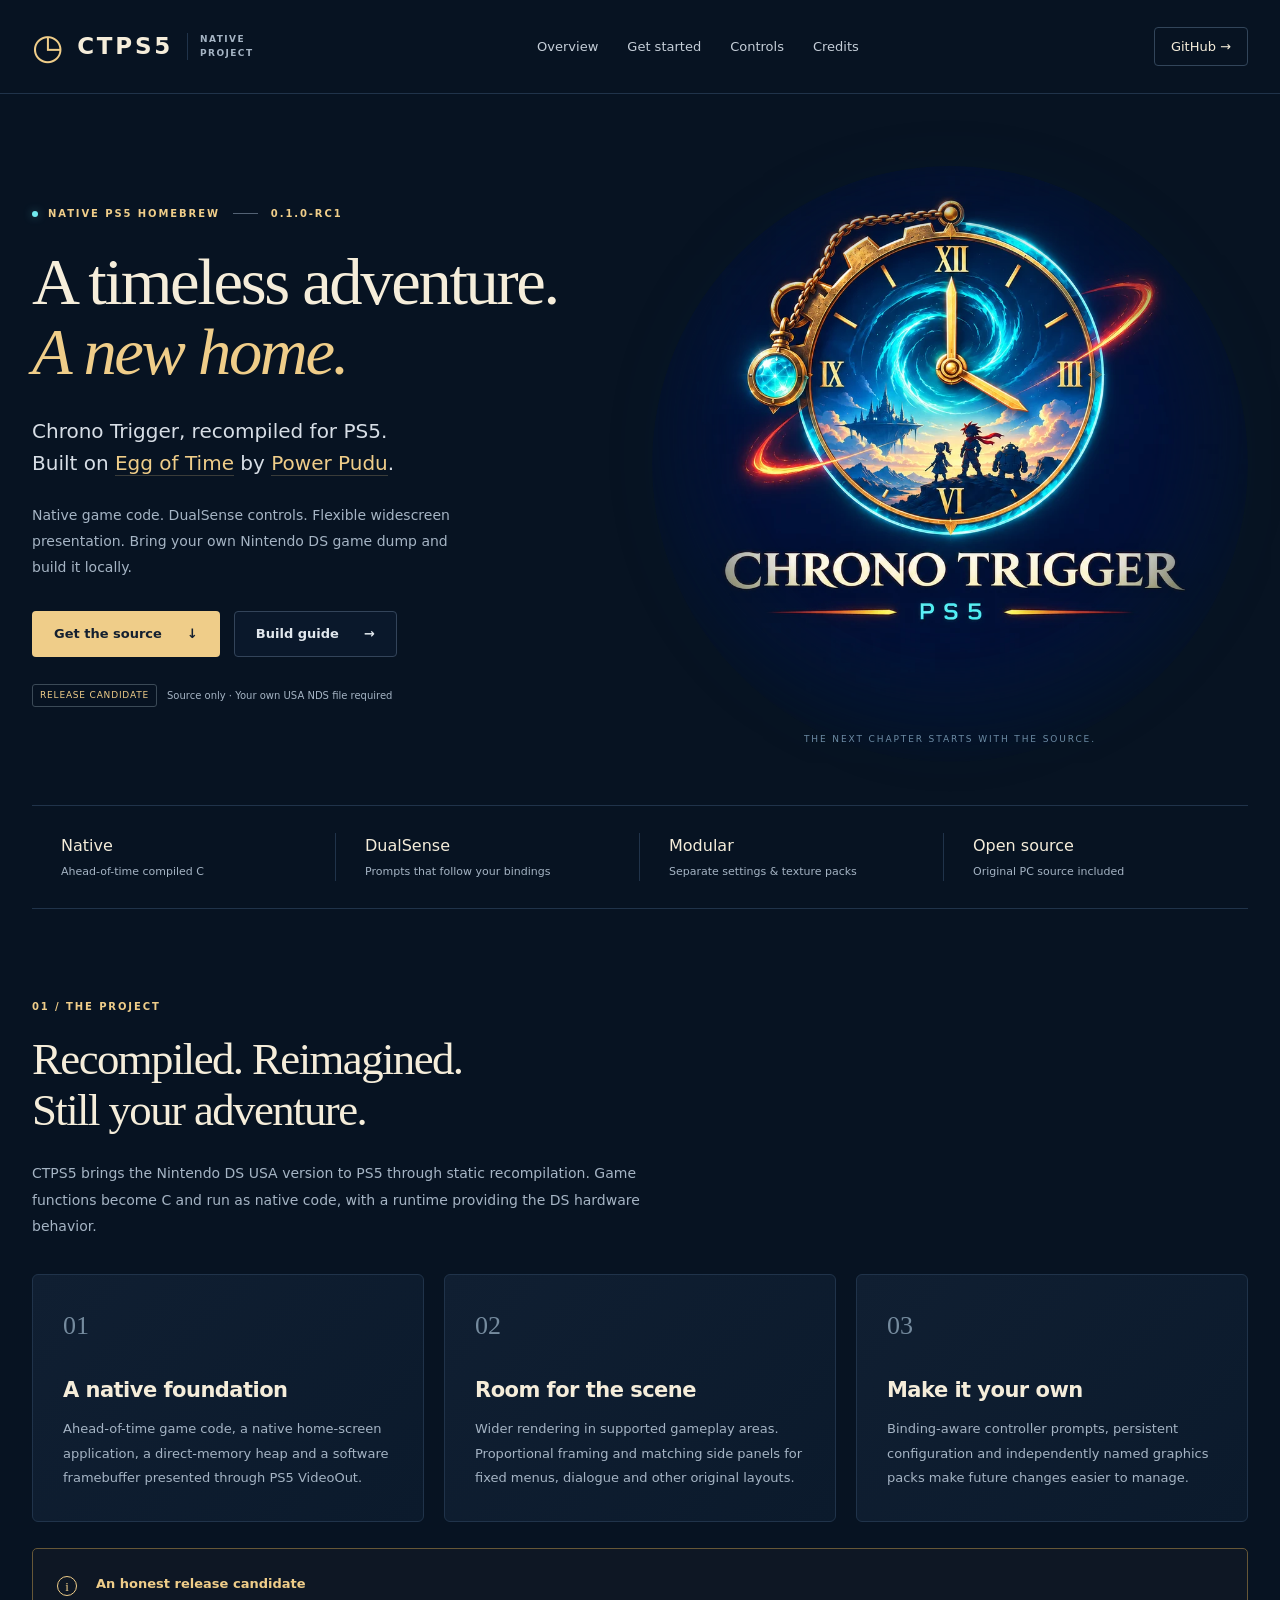
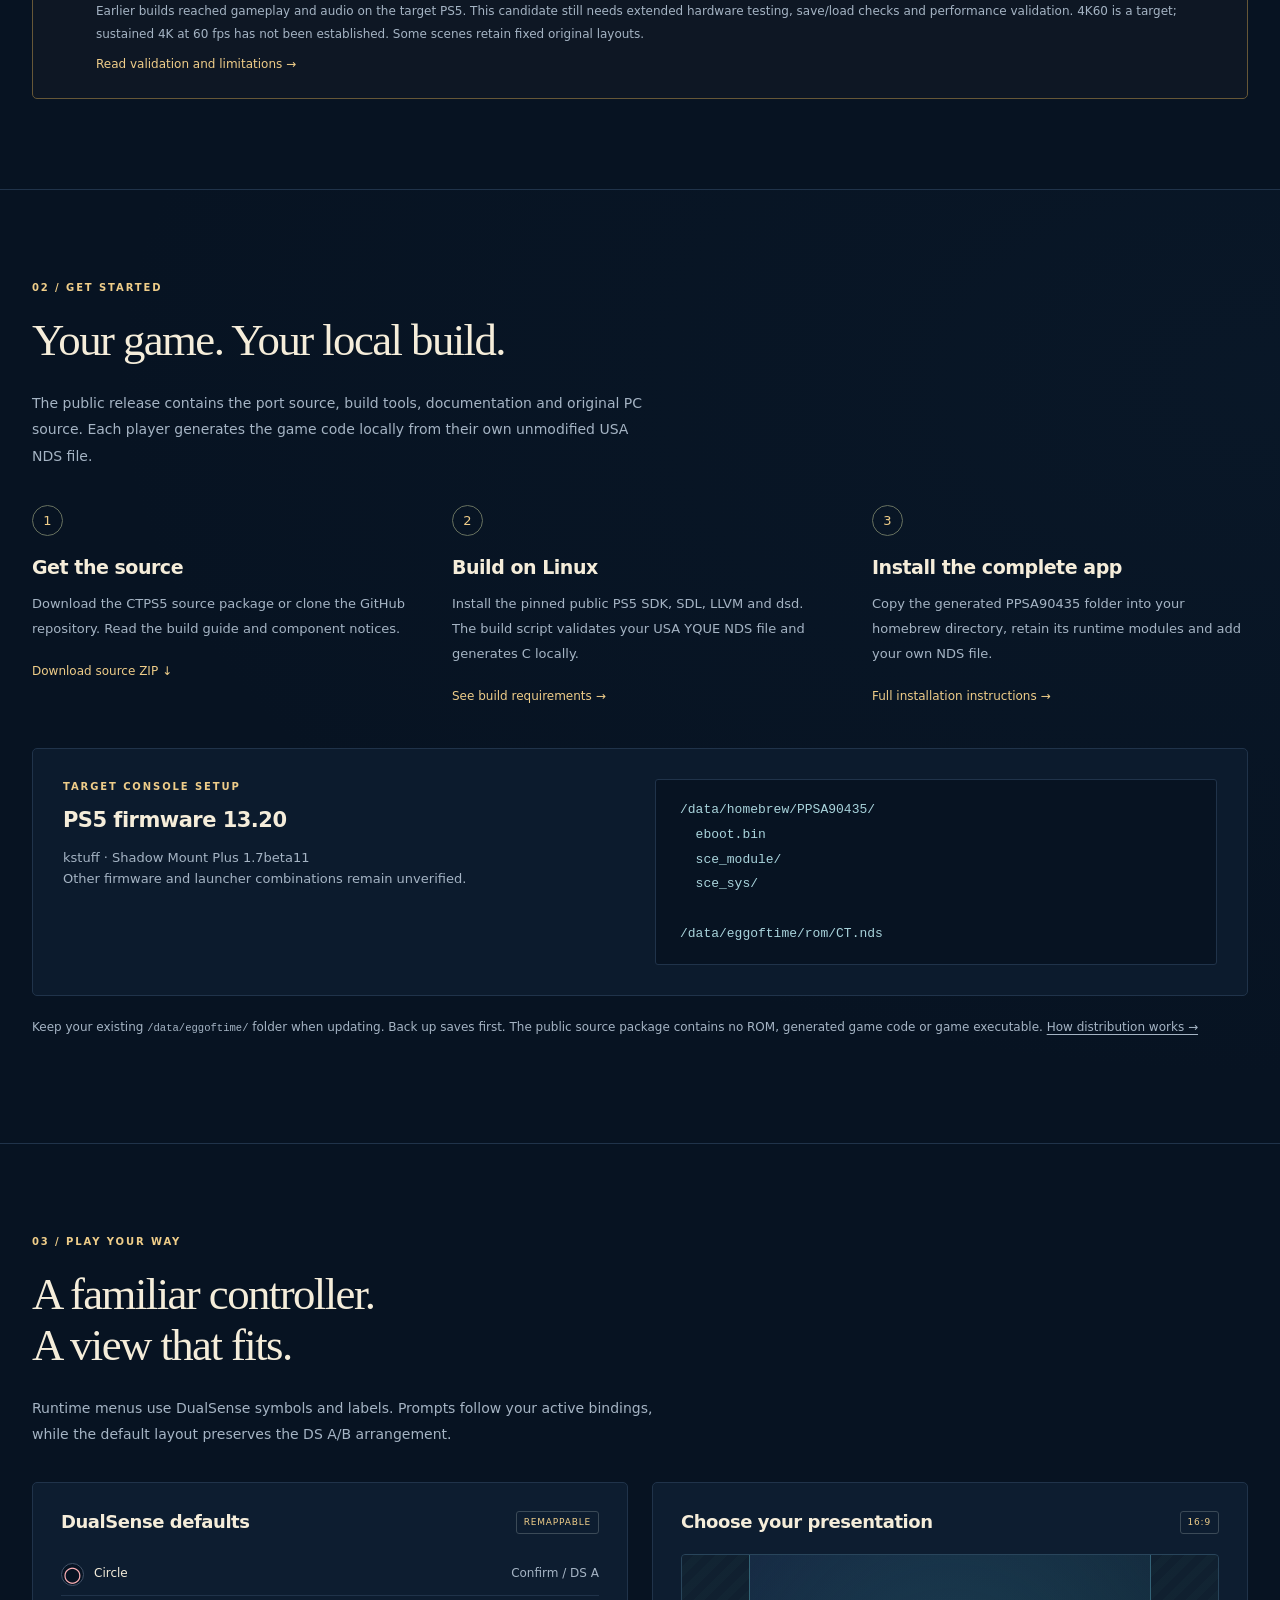
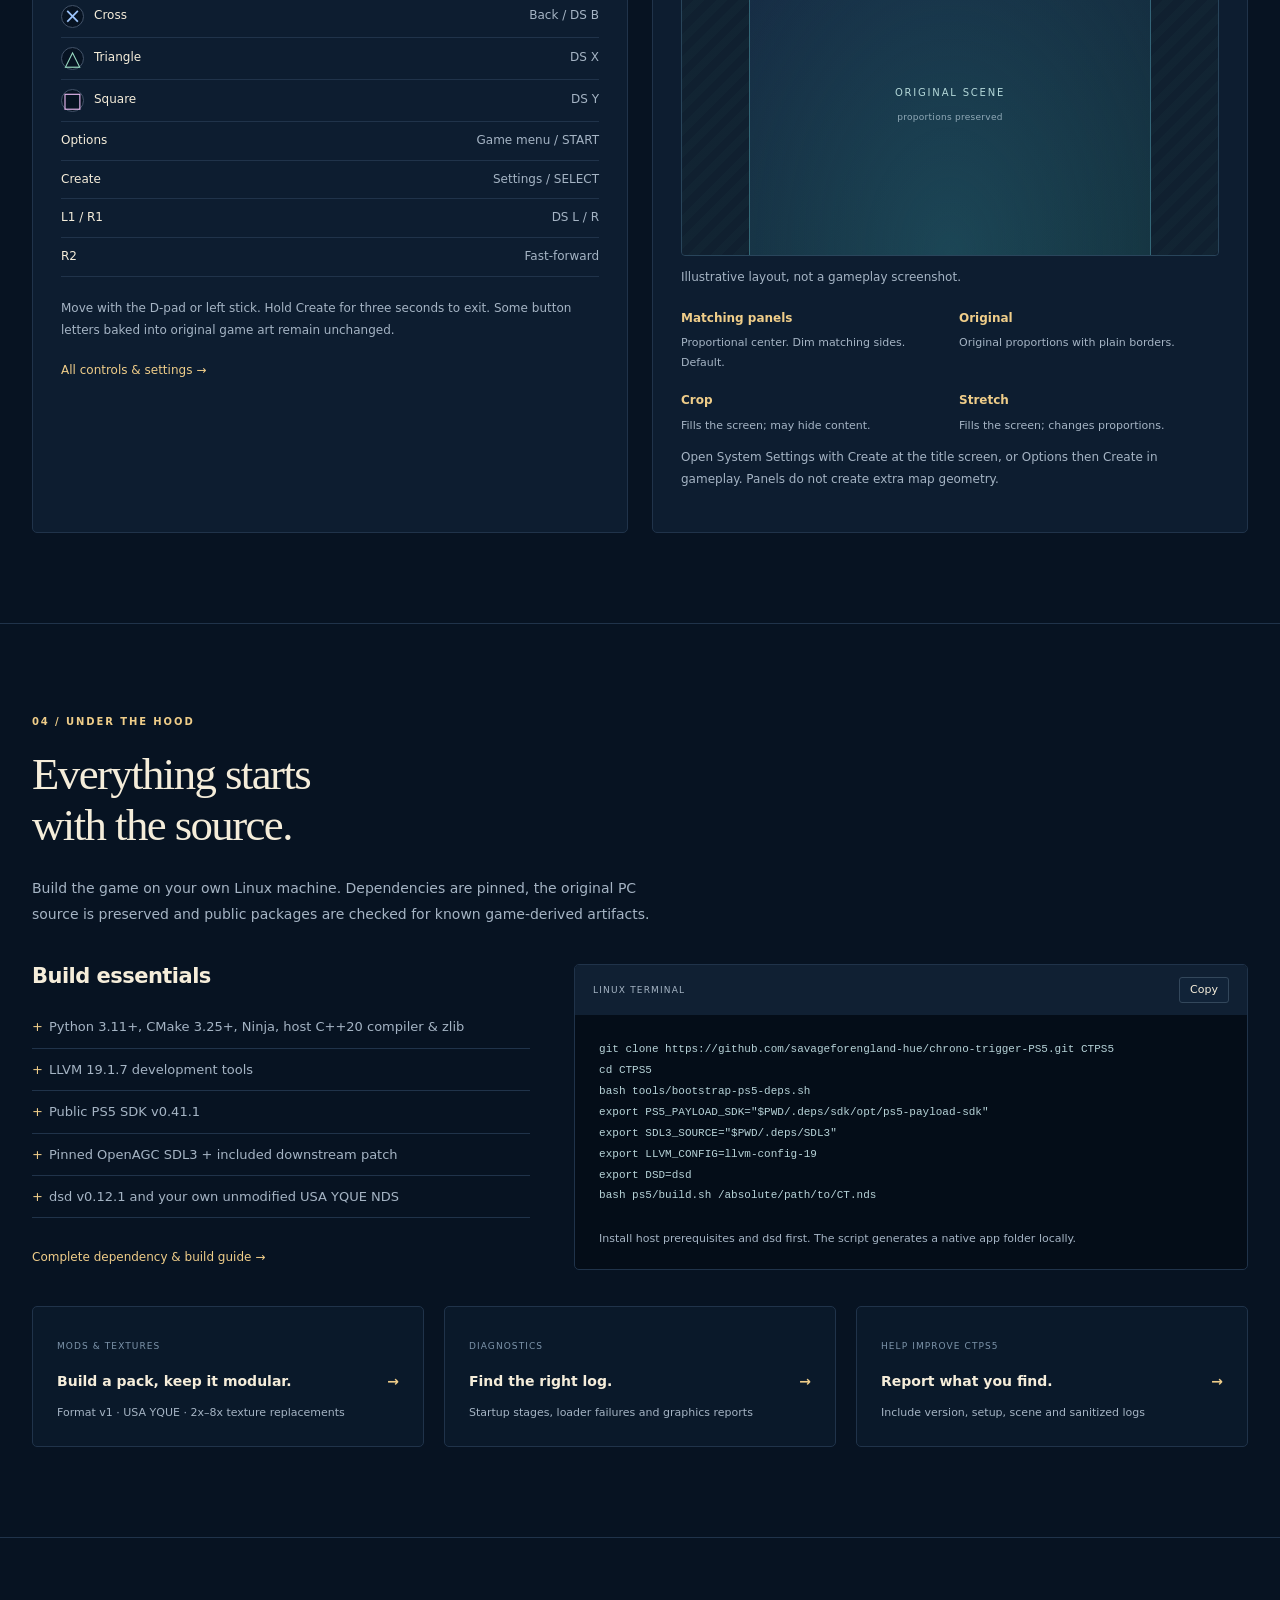
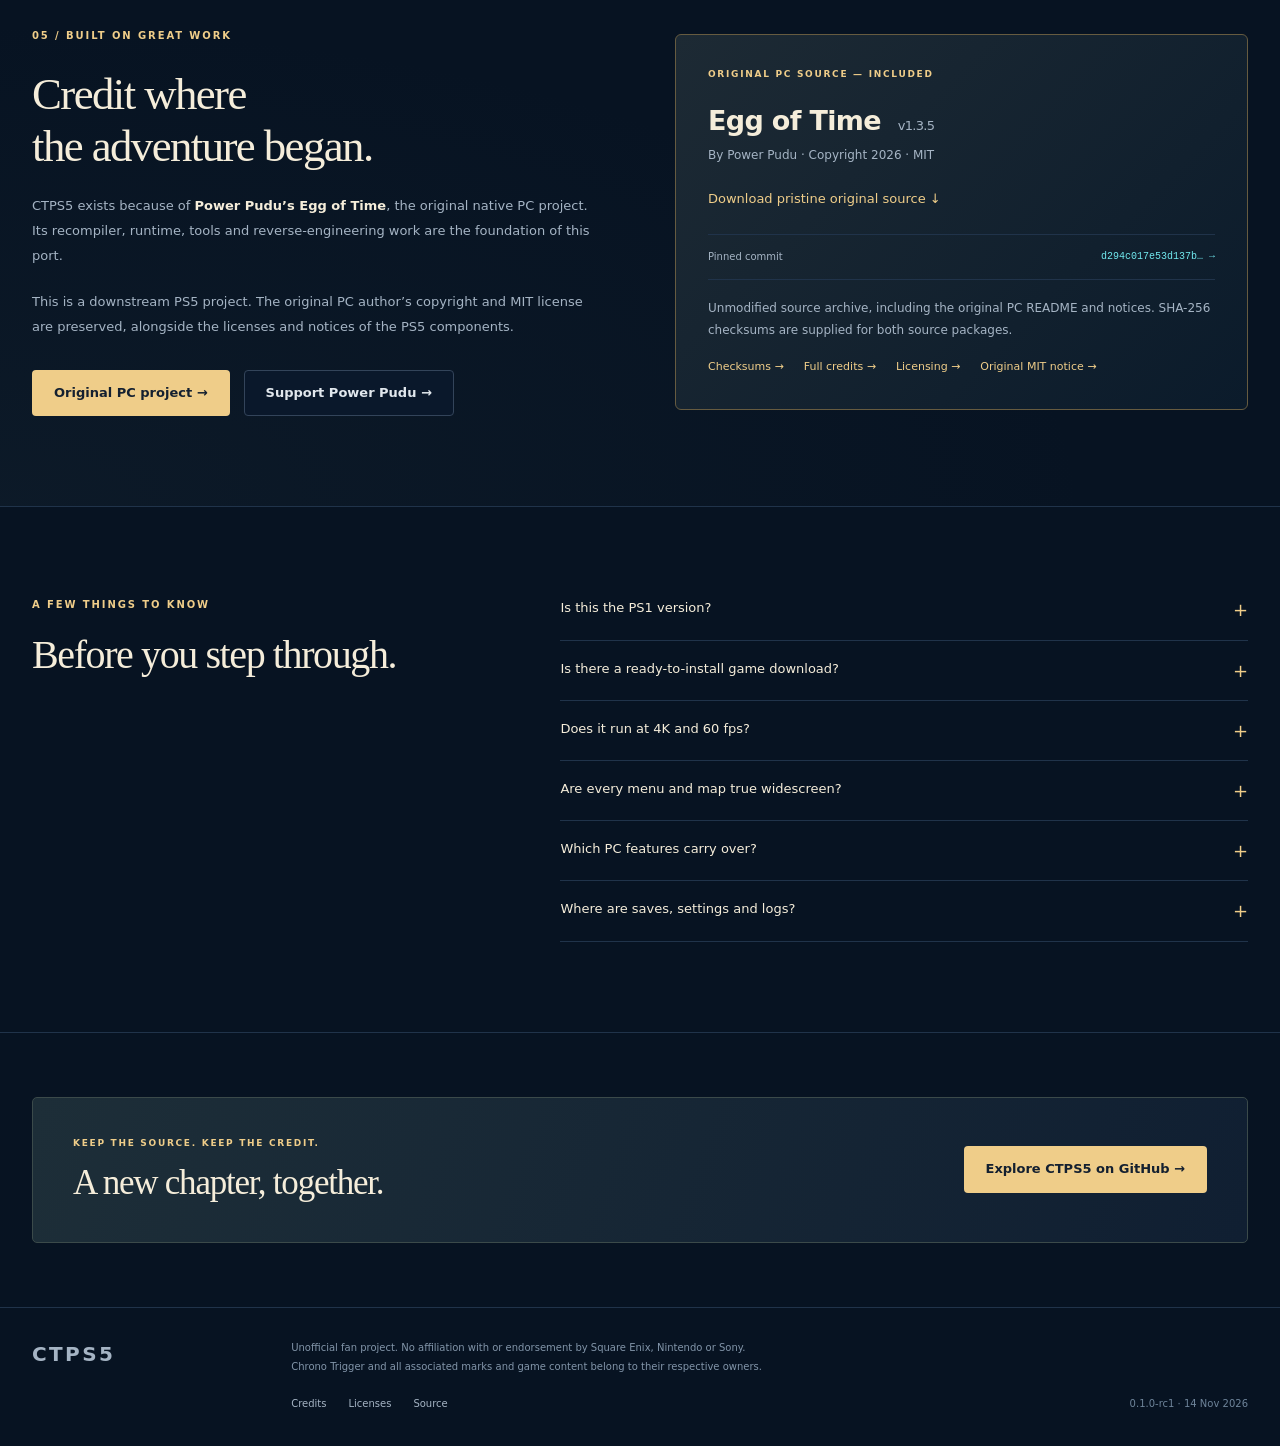
==== site/index.html @ 14f8ed52 "Publish CTPS5 source, documentation and GitHub Pages site with upstream credits" ====
<!doctype html>
<html lang="en">
<head>
<meta charset="utf-8"><meta name="viewport" content="width=device-width,initial-scale=1">
<title>CTPS5 — A new home for a timeless adventure</title>
<meta name="description" content="CTPS5 is a native PS5 port of Chrono Trigger for Nintendo DS, based on Egg of Time by Power Pudu. Source, build instructions, controls and credits.">
<meta name="theme-color" content="#071322">
<meta property="og:title" content="CTPS5 — Native PS5 homebrew"><meta property="og:description" content="Built on Egg of Time by Power Pudu. Explore the source, build guide, DualSense controls and widescreen options.">
<meta property="og:image" content="https://savageforengland-hue.github.io/chrono-trigger-PS5/assets/icon.png">
<link rel="icon" href="assets/icon.png"><link rel="stylesheet" href="assets/style.css">
<script src="assets/app.js" defer></script>
</head>
<body>
<a class="skip" href="#main">Skip to content</a>
<header class="header"><a class="wordmark" href="#" aria-label="CTPS5 home"><span class="mark" aria-hidden="true">◷</span> CTPS5<span class="mini">NATIVE PROJECT</span></a><nav aria-label="Main navigation"><a href="#overview">Overview</a><a href="#start">Get started</a><a href="#controls">Controls</a><a href="#credits">Credits</a></nav><a class="repo-link" href="https://github.com/savageforengland-hue/chrono-trigger-PS5">GitHub <span aria-hidden="true">→</span></a></header>
<main id="main">
<section class="hero" aria-labelledby="hero-title"><div class="hero-copy"><div class="eyebrow"><span class="status-dot"></span> NATIVE PS5 HOMEBREW <span class="line"></span> 0.1.0-RC1</div><h1 id="hero-title">A timeless adventure.<br><em>A new home.</em></h1><p class="hero-description">Chrono Trigger, recompiled for PS5.<br>Built on <a href="https://github.com/power-pudu/egg-of-time">Egg of Time</a> by <a href="https://github.com/power-pudu">Power Pudu</a>.</p><p class="hero-detail">Native game code. DualSense controls. Flexible widescreen presentation. Bring your own Nintendo DS game dump and build it locally.</p><div class="actions"><a class="button primary" href="downloads/CTPS5-0.1.0-rc1-source.zip" download>Get the source <span aria-hidden="true">↓</span></a><a class="button subtle" href="#build">Build guide <span aria-hidden="true">→</span></a></div><div class="release-note"><span class="tag">RELEASE CANDIDATE</span><span>Source only · Your own USA NDS file required</span></div></div><div class="hero-art"><div class="orbit" aria-hidden="true"></div><img src="assets/ctps5-art.webp" width="960" height="960" alt="A golden clock encircles a cyan time portal, with three adventurers beneath it and Chrono Trigger PS5 lettering" fetchpriority="high"><span class="art-caption">THE NEXT CHAPTER STARTS WITH THE SOURCE.</span></div></section>
<div class="facts" aria-label="Project at a glance"><div><strong>Native</strong><span>Ahead-of-time compiled C</span></div><div><strong>DualSense</strong><span>Prompts that follow your bindings</span></div><div><strong>Modular</strong><span>Separate settings & texture packs</span></div><div><strong>Open source</strong><span>Original PC source included</span></div></div>
<section class="section" id="overview"><div class="section-heading"><span class="eyebrow">01 / THE PROJECT</span><h2>Recompiled. Reimagined.<br>Still your adventure.</h2><p>CTPS5 brings the Nintendo DS USA version to PS5 through static recompilation. Game functions become C and run as native code, with a runtime providing the DS hardware behavior.</p></div><div class="feature-grid"><article class="card"><span class="card-number">01</span><h3>A native foundation</h3><p>Ahead-of-time game code, a native home-screen application, a direct-memory heap and a software framebuffer presented through PS5 VideoOut.</p></article><article class="card"><span class="card-number">02</span><h3>Room for the scene</h3><p>Wider rendering in supported gameplay areas. Proportional framing and matching side panels for fixed menus, dialogue and other original layouts.</p></article><article class="card"><span class="card-number">03</span><h3>Make it your own</h3><p>Binding-aware controller prompts, persistent configuration and independently named graphics packs make future changes easier to manage.</p></article></div><aside class="notice"><span class="notice-icon" aria-hidden="true">i</span><div><strong>An honest release candidate</strong><p>Earlier builds reached gameplay and audio on the target PS5. This candidate still needs extended hardware testing, save/load checks and performance validation. 4K60 is a target; sustained 4K at 60 fps has not been established. Some scenes retain fixed original layouts.</p><a href="docs/RELEASES.html">Read validation and limitations →</a></div></aside></section>
<section class="section start-section" id="start"><div class="section-heading"><span class="eyebrow">02 / GET STARTED</span><h2>Your game. Your local build.</h2><p>The public release contains the port source, build tools, documentation and original PC source. Each player generates the game code locally from their own unmodified USA NDS file.</p></div><div class="steps"><article><span class="step">1</span><h3>Get the source</h3><p>Download the CTPS5 source package or clone the GitHub repository. Read the build guide and component notices.</p><a href="downloads/CTPS5-0.1.0-rc1-source.zip" download>Download source ZIP ↓</a></article><article><span class="step">2</span><h3>Build on Linux</h3><p>Install the pinned public PS5 SDK, SDL, LLVM and dsd. The build script validates your USA YQUE NDS file and generates C locally.</p><a href="#build">See build requirements →</a></article><article><span class="step">3</span><h3>Install the complete app</h3><p>Copy the generated PPSA90435 folder into your homebrew directory, retain its runtime modules and add your own NDS file.</p><a href="docs/INSTALLING.html">Full installation instructions →</a></article></div><div class="setup-panel"><div><span class="eyebrow">TARGET CONSOLE SETUP</span><h3>PS5 firmware 13.20</h3><p>kstuff · Shadow Mount Plus 1.7beta11<br>Other firmware and launcher combinations remain unverified.</p></div><div class="code-wrap"><pre><code>/data/homebrew/PPSA90435/
  eboot.bin
  sce_module/
  sce_sys/

/data/eggoftime/rom/CT.nds</code></pre></div></div><p class="small muted">Keep your existing <code>/data/eggoftime/</code> folder when updating. Back up saves first. The public source package contains no ROM, generated game code or game executable. <a href="docs/DISTRIBUTION.html">How distribution works →</a></p></section>
<section class="section" id="controls"><div class="section-heading"><span class="eyebrow">03 / PLAY YOUR WAY</span><h2>A familiar controller.<br>A view that fits.</h2><p>Runtime menus use DualSense symbols and labels. Prompts follow your active bindings, while the default layout preserves the DS A/B arrangement.</p></div><div class="play-grid"><div class="controls-panel"><div class="panel-title"><h3>DualSense defaults</h3><span class="tag">REMAPPABLE</span></div><dl class="control-list"><div><dt><span class="glyph circle" aria-hidden="true">○</span> Circle</dt><dd>Confirm / DS A</dd></div><div><dt><span class="glyph cross" aria-hidden="true">×</span> Cross</dt><dd>Back / DS B</dd></div><div><dt><span class="glyph triangle" aria-hidden="true">△</span> Triangle</dt><dd>DS X</dd></div><div><dt><span class="glyph square" aria-hidden="true">□</span> Square</dt><dd>DS Y</dd></div><div><dt>Options</dt><dd>Game menu / START</dd></div><div><dt>Create</dt><dd>Settings / SELECT</dd></div><div><dt>L1 / R1</dt><dd>DS L / R</dd></div><div><dt>R2</dt><dd>Fast-forward</dd></div></dl><p class="small muted">Move with the D-pad or left stick. Hold Create for three seconds to exit. Some button letters baked into original game art remain unchanged.</p><a href="docs/CONTROLS.html">All controls & settings →</a></div><div class="wide-panel"><div class="panel-title"><h3>Choose your presentation</h3><span class="tag">16:9</span></div><div class="aspect-demo" aria-label="Illustration of proportional gameplay with matching side panels"><div class="demo-side"></div><div class="demo-center"><span>ORIGINAL SCENE</span><span class="demo-label">proportions preserved</span></div><div class="demo-side"></div></div><p class="small muted">Illustrative layout, not a gameplay screenshot.</p><div class="mode-grid"><div><strong>Matching panels</strong><span>Proportional center. Dim matching sides. Default.</span></div><div><strong>Original</strong><span>Original proportions with plain borders.</span></div><div><strong>Crop</strong><span>Fills the screen; may hide content.</span></div><div><strong>Stretch</strong><span>Fills the screen; changes proportions.</span></div></div><p class="small muted">Open System Settings with Create at the title screen, or Options then Create in gameplay. Panels do not create extra map geometry.</p></div></div></section>
<section class="section" id="build"><div class="section-heading"><span class="eyebrow">04 / UNDER THE HOOD</span><h2>Everything starts<br>with the source.</h2><p>Build the game on your own Linux machine. Dependencies are pinned, the original PC source is preserved and public packages are checked for known game-derived artifacts.</p></div><div class="build-grid"><div><h3>Build essentials</h3><ul class="clean-list"><li>Python 3.11+, CMake 3.25+, Ninja, host C++20 compiler & zlib</li><li>LLVM 19.1.7 development tools</li><li>Public PS5 SDK v0.41.1</li><li>Pinned OpenAGC SDL3 + included downstream patch</li><li>dsd v0.12.1 and your own unmodified USA YQUE NDS</li></ul><a class="text-link" href="docs/BUILDING.html">Complete dependency & build guide →</a></div><div class="code-panel"><div class="code-heading"><span>LINUX TERMINAL</span><button class="copy" data-copy="build-command" type="button">Copy</button></div><pre><code id="build-command">git clone https://github.com/savageforengland-hue/chrono-trigger-PS5.git CTPS5
cd CTPS5
bash tools/bootstrap-ps5-deps.sh
export PS5_PAYLOAD_SDK="$PWD/.deps/sdk/opt/ps5-payload-sdk"
export SDL3_SOURCE="$PWD/.deps/SDL3"
export LLVM_CONFIG=llvm-config-19
export DSD=dsd
bash ps5/build.sh /absolute/path/to/CT.nds</code></pre><p>Install host prerequisites and dsd first. The script generates a native app folder locally.</p></div></div><div class="resource-grid"><a class="resource" href="docs/MODS.html"><span>MODS & TEXTURES</span><strong>Build a pack, keep it modular. <span aria-hidden="true">→</span></strong><p>Format v1 · USA YQUE · 2x–8x texture replacements</p></a><a class="resource" href="docs/TROUBLESHOOTING.html"><span>DIAGNOSTICS</span><strong>Find the right log. <span aria-hidden="true">→</span></strong><p>Startup stages, loader failures and graphics reports</p></a><a class="resource" href="https://github.com/savageforengland-hue/chrono-trigger-PS5/issues"><span>HELP IMPROVE CTPS5</span><strong>Report what you find. <span aria-hidden="true">→</span></strong><p>Include version, setup, scene and sanitized logs</p></a></div></section>
<section class="section credits-section" id="credits"><div class="credit-intro"><span class="eyebrow">05 / BUILT ON GREAT WORK</span><h2>Credit where<br>the adventure began.</h2><p>CTPS5 exists because of <strong>Power Pudu’s Egg of Time</strong>, the original native PC project. Its recompiler, runtime, tools and reverse-engineering work are the foundation of this port.</p><p>This is a downstream PS5 project. The original PC author’s copyright and MIT license are preserved, alongside the licenses and notices of the PS5 components.</p><div class="actions"><a class="button primary" href="https://github.com/power-pudu/egg-of-time">Original PC project →</a><a class="button subtle" href="https://ko-fi.com/powerpudu">Support Power Pudu →</a></div></div><div class="credit-card"><span class="eyebrow">ORIGINAL PC SOURCE — INCLUDED</span><h3>Egg of Time <span>v1.3.5</span></h3><p>By Power Pudu · Copyright 2026 · MIT</p><a href="downloads/egg-of-time-v1.3.5-source.tar.gz" download>Download pristine original source ↓</a><div class="commit">Pinned commit <a href="https://github.com/power-pudu/egg-of-time/tree/d294c017e53d137b3729bddcd120e0f7a2b82590">d294c017e53d137b… →</a></div><p class="small muted">Unmodified source archive, including the original PC README and notices. SHA-256 checksums are supplied for both source packages.</p><div class="credit-links"><a href="downloads/SHA256SUMS.txt">Checksums →</a><a href="docs/CREDITS.html">Full credits →</a><a href="docs/LICENSING.html">Licensing →</a><a href="docs/EGG-OF-TIME-LICENSE.html">Original MIT notice →</a></div></div></section>
<section class="section faq-section" id="faq"><div class="section-heading"><span class="eyebrow">A FEW THINGS TO KNOW</span><h2>Before you step through.</h2></div><div class="faq-list"><details><summary>Is this the PS1 version?</summary><p>No. CTPS5 is based on Egg of Time’s Nintendo DS recompilation, targeting the unmodified USA YQUE NDS dump.</p></details><details><summary>Is there a ready-to-install game download?</summary><p>The public project distributes source and tools. You build the game locally from your own NDS. The PS5 executable links generated game code, so it is excluded from public source downloads. ROMs, extracted assets, generated game C and saves are also excluded.</p></details><details><summary>Does it run at 4K and 60 fps?</summary><p>High-resolution output is supported and 4K60 is a target. Sustained 4K at 60 fps has not been measured or guaranteed. The current renderer uses a software framebuffer, and the candidate needs further console testing.</p></details><details><summary>Are every menu and map true widescreen?</summary><p>Some gameplay scenes can render wider; other scenes have fixed layouts. Matching panels preserves the central picture with decorated sides. Crop and Stretch are optional, with their respective content and proportion tradeoffs.</p></details><details><summary>Which PC features carry over?</summary><p>Static recompilation, core gameplay, configurable controls and graphics packs form the PS5 profile. PC shader, FFmpeg media replacement, online RetroAchievements and translation patch integrations are disabled in this core-only build.</p></details><details><summary>Where are saves, settings and logs?</summary><p>The retained data directory is <code>/data/eggoftime/</code>. The primary log is <code>/data/eggoftime/eggoftime.log</code>, with fallback paths documented in the troubleshooting guide. Back up personal data before updating.</p></details></div></section>
<div class="end-cta"><div><span class="eyebrow">KEEP THE SOURCE. KEEP THE CREDIT.</span><h2>A new chapter, together.</h2></div><a class="button primary" href="https://github.com/savageforengland-hue/chrono-trigger-PS5">Explore CTPS5 on GitHub →</a></div>
</main>
<footer><a class="wordmark" href="#">CTPS5</a><p>Unofficial fan project. No affiliation with or endorsement by Square Enix, Nintendo or Sony.<br>Chrono Trigger and all associated marks and game content belong to their respective owners.</p><div><a href="docs/CREDITS.html">Credits</a><a href="docs/LICENSING.html">Licenses</a><a href="https://github.com/savageforengland-hue/chrono-trigger-PS5">Source</a><span>0.1.0-rc1 · 14 Nov 2026</span></div></footer>
<div class="sr-only" id="copy-status" role="status" aria-live="polite"></div>
</body></html>
---- site/assets/style.css ----
:root{color-scheme:dark;--bg:#071322;--panel:#0d1d30;--line:#20334a;--text:#f5edda;--muted:#a5b4c4;--gold:#efcd89;--cyan:#71e9ef;--max:1280px;font-family:Inter,ui-sans-serif,system-ui,-apple-system,BlinkMacSystemFont,"Segoe UI",sans-serif}*{box-sizing:border-box}html{scroll-behavior:smooth;scroll-padding-top:100px}body{margin:0;background:var(--bg);color:var(--text);font-size:16px;line-height:1.65}a{color:inherit;text-decoration:none}a:hover{color:var(--cyan)}a:focus-visible,button:focus-visible,summary:focus-visible{outline:2px solid var(--cyan);outline-offset:5px}button{font:inherit}img{max-width:100%;height:auto;display:block}p{margin:0 0 1.2em}h1,h2,h3{line-height:1.15;margin:0;letter-spacing:-.035em}h1,h2{font-family:Georgia,"Times New Roman",serif;font-weight:400}h1{font-size:clamp(48px,5.2vw,76px);line-height:1.05}h1 em{font-weight:400;color:var(--gold)}h2{font-size:clamp(36px,3.5vw,50px)}h3{font-size:21px;font-weight:550;letter-spacing:-.025em}code,pre{font-family:ui-monospace,SFMono-Regular,Consolas,monospace}code{font-size:.88em;overflow-wrap:anywhere}pre{margin:0;overflow-x:auto;line-height:1.9;font-size:13px}pre code{font-size:inherit;overflow-wrap:normal}strong{font-weight:600}.header{height:94px;max-width:var(--max);margin:auto;display:flex;align-items:center;justify-content:space-between;gap:24px;padding:0 32px;border-bottom:1px solid var(--line)}.wordmark{display:inline-flex;align-items:center;gap:11px;letter-spacing:.12em;font-weight:700;font-size:23px;white-space:nowrap}.mark{color:var(--gold);font-size:36px;line-height:1}.mini{font-size:9px;max-width:55px;white-space:normal;letter-spacing:.16em;line-height:1.5;color:var(--muted);border-left:1px solid var(--line);padding-left:12px;margin-left:3px}.header nav{display:flex;gap:29px;font-size:13px;color:#c5ced8}.repo-link{font-size:13px;border:1px solid #32455a;padding:8px 16px;border-radius:4px}.hero{max-width:var(--max);margin:auto;display:grid;grid-template-columns:1.04fr 1fr;min-height:680px;padding:72px 32px 58px;align-items:center;position:relative}.hero-copy{z-index:1}.eyebrow{font-size:10px;font-weight:650;color:var(--gold);letter-spacing:.19em;display:flex;align-items:center;gap:10px;margin-bottom:25px}.status-dot{width:6px;height:6px;background:var(--cyan);box-shadow:0 0 10px #71e9ef66;border-radius:50%}.line{width:25px;height:1px;background:#536274;margin:0 3px}.hero-description{font-size:20px;color:#d7deE6;line-height:1.6;margin-top:28px}.hero-description a{color:var(--gold);border-bottom:1px solid #efcd8938}.hero-detail{font-size:14px;line-height:1.85;color:var(--muted);max-width:450px}.actions{display:flex;align-items:center;gap:14px;flex-wrap:wrap;margin-top:30px}.button{display:inline-flex;align-items:center;justify-content:center;gap:25px;padding:12px 21px;border-radius:4px;font-size:13px;font-weight:600;border:1px solid transparent;line-height:1.6}.button.primary{background:var(--gold);color:#142030}.button.primary:hover{background:#ffdfa0;color:#071322}.button.subtle{border-color:#33445a;background:#0a182b;color:#e1e7ed}.release-note{display:flex;align-items:center;flex-wrap:wrap;gap:10px;font-size:10px;color:var(--muted);margin-top:27px}.tag{font-size:9px;letter-spacing:.09em;border:1px solid #3b4a57;border-radius:3px;padding:3px 7px;color:var(--gold);white-space:nowrap}.hero-art{position:relative;isolation:isolate}.hero-art img{width:100%;border-radius:50%;mask-image:radial-gradient(ellipse 65% 63% at 50% 45%,#000 52%,transparent 91%)}.orbit{position:absolute;z-index:-1;inset:15%;border-radius:50%;box-shadow:0 0 130px 30px #1c9faf18}.art-caption{display:block;text-align:center;font-size:9px;letter-spacing:.21em;color:#6d8ca5;margin-top:-30px;position:relative}.facts{max-width:1216px;margin:0 auto;border-top:1px solid var(--line);border-bottom:1px solid var(--line);display:grid;grid-template-columns:repeat(4,1fr);padding:27px 0}.facts>div{padding:0 29px;border-right:1px solid var(--line)}.facts>div:last-child{border:0}.facts strong{font-size:16px;display:block;font-weight:500}.facts span{display:block;font-size:11px;color:var(--muted);margin-top:4px}.section{max-width:var(--max);margin:auto;padding:90px 32px;border-bottom:1px solid var(--line)}.section-heading{max-width:690px}.section-heading .eyebrow{margin-bottom:18px}.section-heading p{color:var(--muted);max-width:630px;font-size:14px;margin-top:23px;line-height:1.9}.feature-grid{display:grid;grid-template-columns:repeat(3,1fr);gap:20px;margin-top:34px}.card{padding:30px;background:linear-gradient(135deg,#101f32,#0b1a2c);border:1px solid var(--line);border-radius:6px}.card-number{font-family:Georgia,serif;font-size:26px;color:#758b9e;display:block;margin-bottom:30px}.card h3{margin-bottom:15px}.card p{font-size:13px;line-height:1.9;color:var(--muted);margin:0}.notice{display:flex;gap:19px;margin-top:26px;border:1px solid #665737;border-radius:5px;padding:24px;background:#cda75808;font-size:13px}.notice-icon{border:1px solid var(--gold);border-radius:50%;color:var(--gold);width:20px;height:20px;min-width:20px;text-align:center;line-height:19px;font-family:Georgia,serif;margin-top:3px}.notice strong{color:var(--gold);font-size:13px}.notice p{color:var(--muted);margin:6px 0 8px;font-size:12px;line-height:1.85}.notice a{color:var(--gold);font-size:12px}.start-section{background:radial-gradient(ellipse at 100% 20%,#17334c21,transparent 65%)}.steps{display:grid;grid-template-columns:repeat(3,1fr);gap:44px;margin:36px 0 40px}.step{width:31px;height:31px;border:1px solid #67715f;border-radius:50%;display:flex;align-items:center;justify-content:center;font-size:13px;color:var(--gold);margin-bottom:21px}.steps h3{font-size:19px;margin-bottom:13px}.steps p{font-size:13px;color:var(--muted);line-height:1.9}.steps a,.text-link,.controls-panel>a{font-size:12px;color:var(--gold)}.setup-panel{display:grid;grid-template-columns:1fr 1fr;border:1px solid var(--line);border-radius:5px;background:#0c1b2d;padding:30px;gap:30px;margin-bottom:20px}.setup-panel .eyebrow{margin-bottom:12px}.setup-panel p{color:var(--muted);font-size:13px;margin:15px 0 0}.code-wrap{background:#071322;border:1px solid var(--line);border-radius:3px;padding:18px 24px;color:#a9d4dc}.small{font-size:12px;line-height:1.85}.muted{color:var(--muted)}.small a{text-decoration:underline;text-underline-offset:3px}.play-grid{display:grid;grid-template-columns:1fr 1fr;gap:24px;margin-top:34px}.controls-panel,.wide-panel{border:1px solid var(--line);border-radius:5px;background:var(--panel);padding:28px}.panel-title{display:flex;align-items:center;justify-content:space-between;gap:12px;margin-bottom:20px}.panel-title h3{font-size:18px}.control-list{margin:0 0 20px}.control-list>div{display:flex;align-items:center;justify-content:space-between;padding:9px 0;border-bottom:1px solid var(--line);font-size:12px;gap:15px}.control-list dt{display:flex;align-items:center;gap:10px}.control-list dd{margin:0;color:var(--muted);text-align:right}.glyph{display:inline-flex;align-items:center;justify-content:center;width:23px;height:23px;border:1px solid #425268;background:#071322;border-radius:50%;font-size:21px;line-height:1}.circle{color:#ffb2b7}.cross{color:#9dc5fc}.triangle{color:#9cddc4}.square{color:#e3b6ec}.aspect-demo{aspect-ratio:16/9;display:flex;overflow:hidden;border:1px solid #29455b;background:#0a1728;border-radius:4px;position:relative}.demo-center{width:75%;border-left:1px solid #6bccd958;border-right:1px solid #6bccd958;display:flex;flex-direction:column;align-items:center;justify-content:center;gap:8px;background:radial-gradient(ellipse at 50% 100%,#286a7b65,transparent),linear-gradient(150deg,#162b44,#132f3b);font-size:10px;letter-spacing:.18em;color:#b4d8d9}.demo-label{font-size:9px;color:#90a9b7;letter-spacing:.03em}.demo-side{flex:1;background:repeating-linear-gradient(135deg,#14263599 0px,#14263599 8px,#213e4855 8px,#213e4855 16px)}.wide-panel>.small{margin-top:10px}.mode-grid{display:grid;grid-template-columns:1fr 1fr;gap:18px;margin-top:20px}.mode-grid strong{display:block;font-size:12px;color:var(--gold);margin-bottom:5px}.mode-grid span{display:block;font-size:11px;color:var(--muted);line-height:1.8}.build-grid{display:grid;grid-template-columns:.85fr 1.15fr;gap:44px;margin-top:36px;align-items:start;min-width:0}.clean-list{list-style:none;padding:0;margin:18px 0 25px}.clean-list li{font-size:13px;color:var(--muted);border-bottom:1px solid var(--line);padding:10px 0 10px 17px;position:relative}.clean-list li:before{content:'+';position:absolute;left:0;color:var(--gold)}.code-panel{background:#040d18;border:1px solid var(--line);border-radius:5px;overflow:hidden;min-width:0}.code-heading{display:flex;justify-content:space-between;align-items:center;background:#102033;padding:12px 18px;font-size:9px;letter-spacing:.13em;color:var(--muted)}.copy{border:1px solid #33475b;background:#112338;color:var(--text);font-size:11px;cursor:pointer;padding:3px 10px;border-radius:3px;letter-spacing:0}.code-panel pre{padding:24px;color:#b7d3d8;font-size:11px}.code-panel>p{font-size:11px;line-height:1.7;color:var(--muted);padding:0 24px 20px;margin:0}.resource-grid{display:grid;grid-template-columns:repeat(3,1fr);gap:20px;margin-top:36px}.resource{padding:24px;border:1px solid var(--line);border-radius:5px;background:#0a192a;transition:border-color .2s}.resource:hover{border-color:var(--gold)}.resource>span{font-size:9px;color:#7d94aa;letter-spacing:.12em}.resource strong{display:block;font-size:14px;color:var(--text);margin:13px 0 10px}.resource strong span{float:right;color:var(--gold)}.resource p{font-size:11px;color:var(--muted);margin:0}.credits-section{display:grid;grid-template-columns:1fr 1fr;gap:70px;align-items:center;background:radial-gradient(ellipse at 0% 100%,#24374230,transparent 60%)}.credit-intro p{font-size:13px;color:var(--muted);line-height:1.9;margin-top:22px;margin-bottom:0}.credit-intro strong{color:var(--text)}.credit-card{border:1px solid #665b40;padding:32px;border-radius:6px;background:linear-gradient(135deg,#1d2a34,#0b1b2b)}.credit-card .eyebrow{font-size:9px;margin-bottom:23px}.credit-card h3{font-size:27px}.credit-card h3 span{font-size:13px;color:var(--muted);font-weight:400;margin-left:8px}.credit-card>p{font-size:12px;color:var(--muted);margin:10px 0 22px}.credit-card>a{font-size:13px;color:var(--gold);display:block;margin-bottom:24px}.commit{padding:14px 0;border-top:1px solid var(--line);border-bottom:1px solid var(--line);font-size:10px;color:var(--muted);display:flex;justify-content:space-between;gap:10px;flex-wrap:wrap}.commit a{font-family:monospace;color:var(--cyan)}.credit-card>.small{margin:17px 0}.credit-links{display:flex;flex-wrap:wrap;gap:12px 20px;font-size:11px;color:var(--gold)}.faq-section{display:grid;grid-template-columns:.8fr 1.2fr;gap:70px}.faq-section h2{font-size:40px}.faq-list details{border-bottom:1px solid var(--line);padding:17px 0}.faq-list details:first-child{padding-top:0}.faq-list summary{font-size:13px;cursor:pointer;list-style:none;display:flex;justify-content:space-between;gap:20px}.faq-list summary:after{content:'+';color:var(--gold);font-size:18px;line-height:1.4}.faq-list details[open] summary:after{content:'−'}.faq-list p{font-size:12px;line-height:1.9;color:var(--muted);margin:15px 0 0}.end-cta{max-width:1216px;margin:64px auto;padding:38px 40px;border:1px solid #3b4a4a;background:linear-gradient(110deg,#1d2e38,#101f32);border-radius:5px;display:flex;justify-content:space-between;align-items:center;gap:30px}.end-cta .eyebrow{font-size:9px;margin-bottom:13px}.end-cta h2{font-size:35px}footer{max-width:var(--max);margin:auto;padding:30px 32px 34px;border-top:1px solid var(--line);display:grid;grid-template-columns:.5fr 2fr;gap:20px}footer>.wordmark{align-self:start;font-size:20px;color:var(--muted)}footer p{font-size:10px;line-height:1.9;color:#8295a9;margin:0}footer>div{grid-column:2;display:flex;flex-wrap:wrap;gap:22px;font-size:10px;color:var(--muted)}footer>div span{margin-left:auto;color:#6e849a}.skip{position:absolute;left:15px;top:-100px;background:var(--gold);color:var(--bg);padding:10px;z-index:100}.skip:focus{top:15px}.sr-only{position:absolute;width:1px;height:1px;padding:0;margin:-1px;overflow:hidden;clip:rect(0,0,0,0);white-space:nowrap;border:0}
@media(min-width:1500px){.hero{padding-top:80px;padding-bottom:80px}.hero-art{margin-right:-20px}}
@media(max-width:1000px){.mini{display:none}.header nav{gap:19px}.hero{padding-top:55px;min-height:620px}.hero h1{font-size:52px}.hero-description{font-size:18px}.hero-art{margin-left:-30px}.hero-detail{font-size:13px}.section{padding:65px 28px}.facts{margin:0 28px}.facts>div{padding:0 18px}.facts span{font-size:10px}.card{padding:23px}.card h3{font-size:18px}.steps{gap:25px}.credits-section{gap:35px}.credit-card{padding:25px}.build-grid{gap:25px}.faq-section{gap:35px}.end-cta{margin:45px 28px;padding:30px}.header{padding:0 28px}.resource{padding:18px}}
@media(max-width:720px){.header{height:auto;min-height:80px;flex-wrap:wrap;padding:17px 22px;gap:13px}.header .wordmark{font-size:20px}.mark{font-size:30px}.header nav{order:3;width:100%;justify-content:space-between;border-top:1px solid var(--line);padding-top:12px;font-size:11px;gap:10px}.repo-link{padding:5px 12px;font-size:11px}.hero{grid-template-columns:1fr;padding:44px 22px 38px;min-height:0}.hero h1{font-size:clamp(43px,9vw,62px)}.hero-description{font-size:18px;margin-top:25px}.hero-detail{max-width:440px}.hero-art{margin:0 auto;width:min(100%,460px);order:2}.hero-art img{margin-top:20px}.art-caption{font-size:8px;margin-top:-25px}.hero .eyebrow{font-size:9px;margin-bottom:22px}.hero .actions{margin-top:24px}.facts{grid-template-columns:1fr 1fr;padding:0;margin:0 22px}.facts>div{padding:20px 10px}.facts>div:nth-child(2){border:0}.facts>div:nth-child(-n+2){border-bottom:1px solid var(--line)}.facts strong{font-size:15px}.facts span{font-size:10px}.section{padding:55px 22px}.section-heading p{font-size:13px}.feature-grid,.steps,.resource-grid{grid-template-columns:1fr;gap:15px}.card{padding:25px}.card-number{margin-bottom:18px}.steps{gap:26px}.steps article{position:relative;padding-left:48px}.step{position:absolute;left:0;top:0}.steps h3{font-size:19px}.steps p{margin-bottom:8px}.setup-panel,.play-grid,.build-grid,.credits-section,.faq-section{grid-template-columns:1fr;gap:27px}.setup-panel{padding:23px}.controls-panel,.wide-panel{padding:23px}.panel-title h3{font-size:17px}.notice{padding:20px;gap:13px}.resource-grid{margin-top:28px}.resource{padding:23px}.credits-section{gap:32px}.credit-card{padding:26px}.faq-section h2{font-size:35px}.end-cta{margin:35px 22px;display:block;padding:27px}.end-cta h2{font-size:30px}.end-cta .button{margin-top:24px}.end-cta .eyebrow{font-size:8px}footer{padding:28px 22px;grid-template-columns:1fr;gap:16px}footer>div{grid-column:1;gap:15px}footer>div span{width:100%;margin:0}html{scroll-padding-top:20px}.button{font-size:12px;padding:11px 17px;gap:20px}}
@media(prefers-reduced-motion:reduce){html{scroll-behavior:auto}*{transition:none!important}}
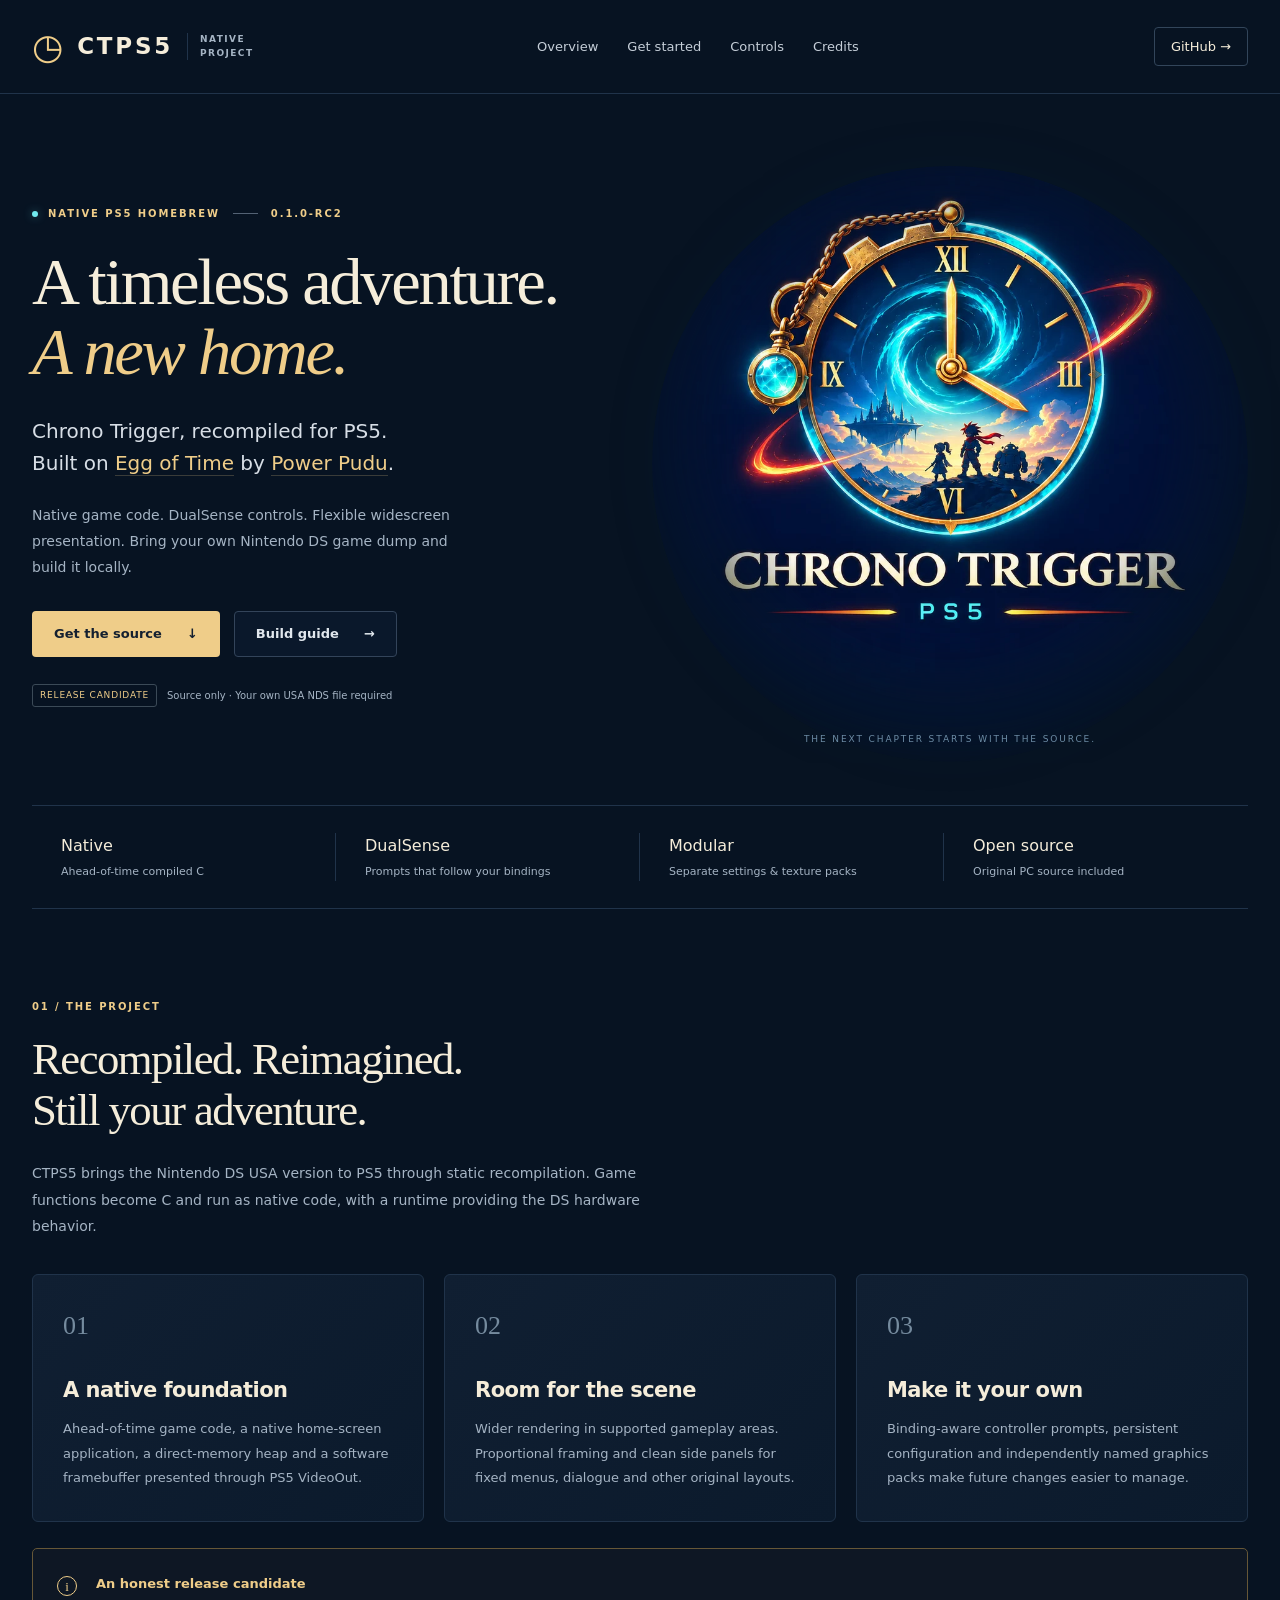
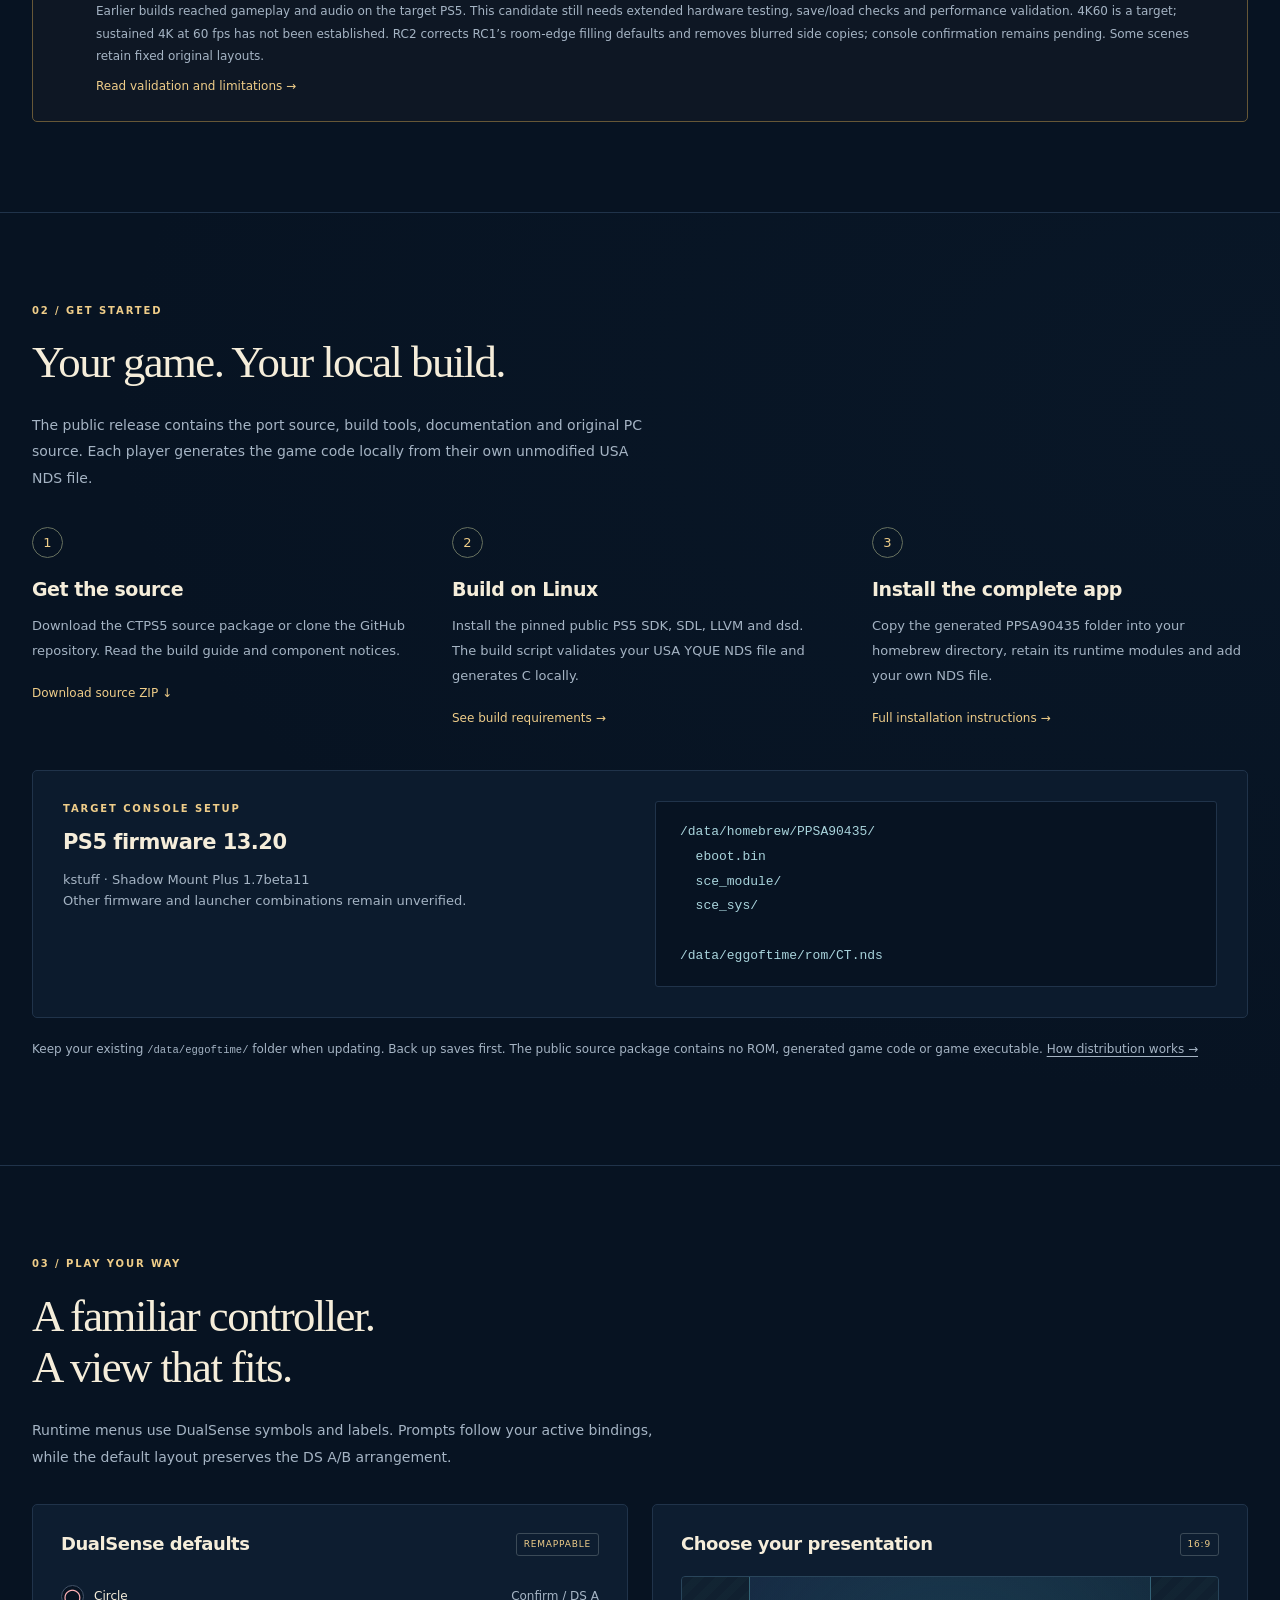
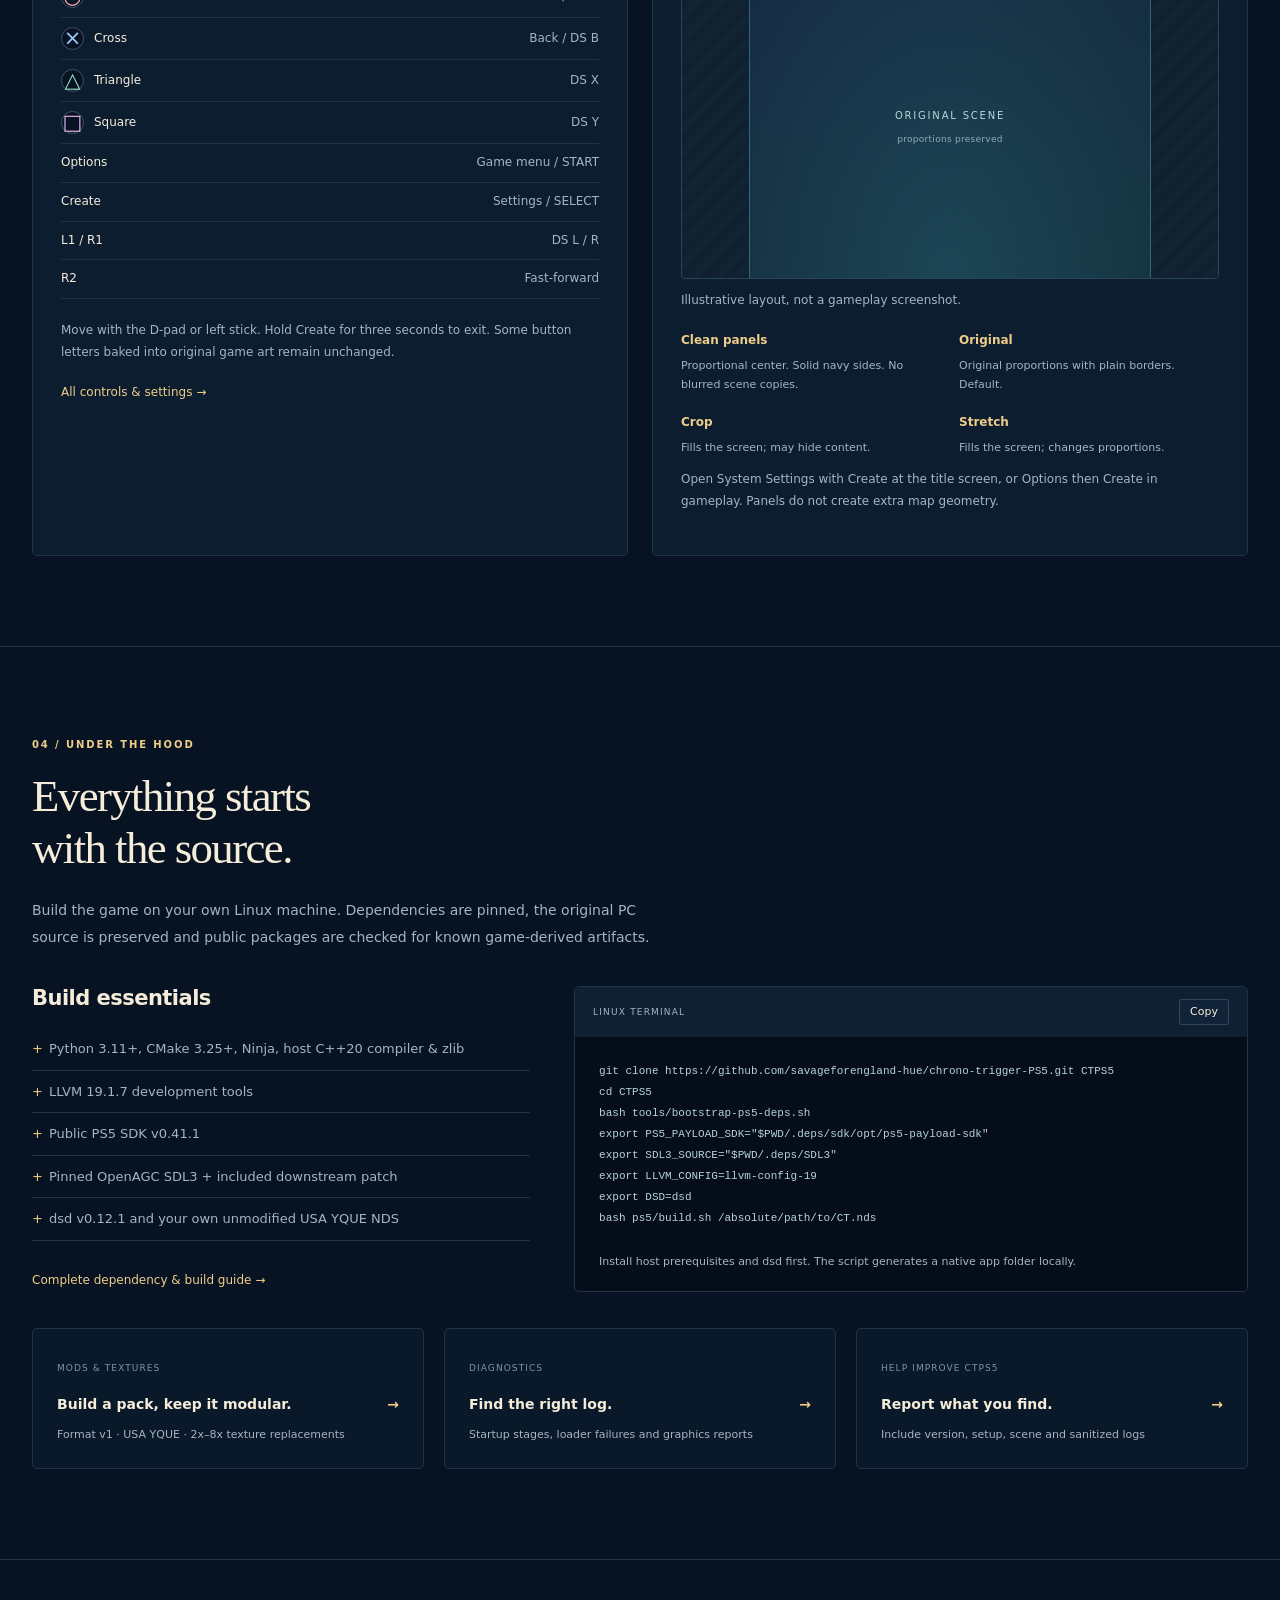
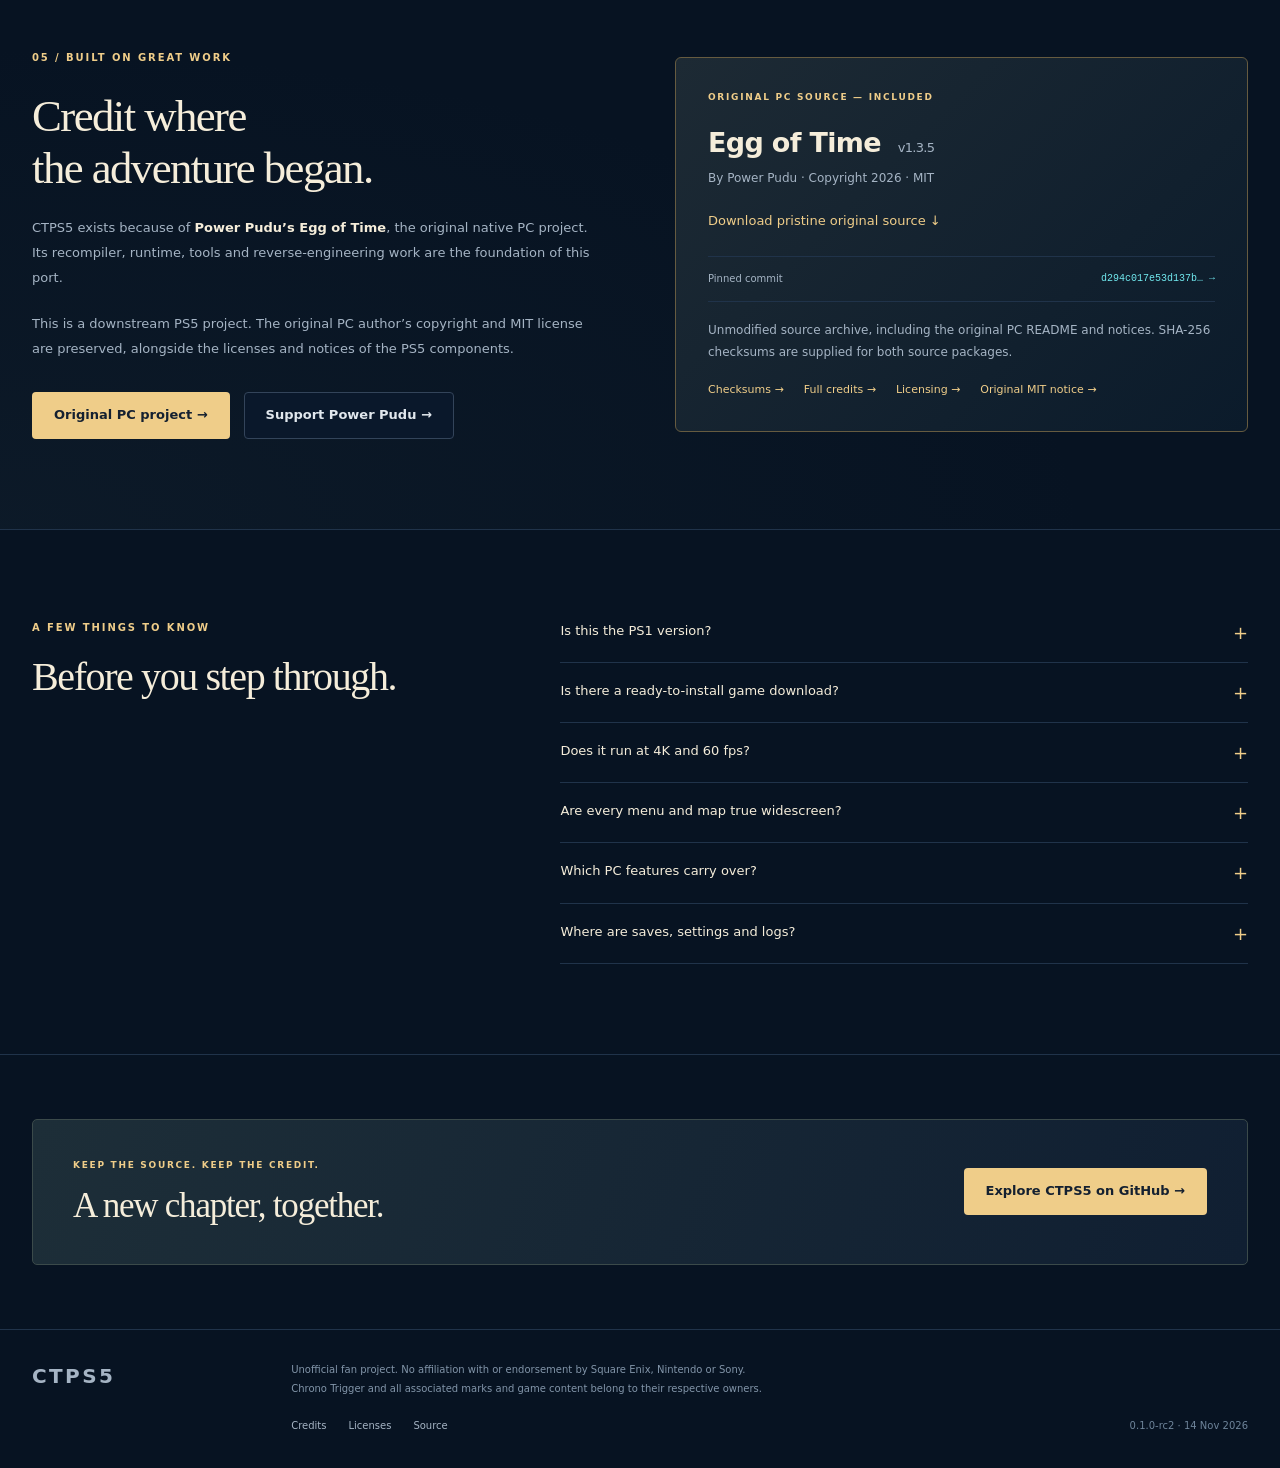
==== commit fc8c7f2c: "Correct RC1 interior-fill regression and replace blurred borders in RC2" ====
--- a/site/index.html
+++ b/site/index.html
@@ -14,16 +14,16 @@
 <a class="skip" href="#main">Skip to content</a>
 <header class="header"><a class="wordmark" href="#" aria-label="CTPS5 home"><span class="mark" aria-hidden="true">◷</span> CTPS5<span class="mini">NATIVE PROJECT</span></a><nav aria-label="Main navigation"><a href="#overview">Overview</a><a href="#start">Get started</a><a href="#controls">Controls</a><a href="#credits">Credits</a></nav><a class="repo-link" href="https://github.com/savageforengland-hue/chrono-trigger-PS5">GitHub <span aria-hidden="true">→</span></a></header>
 <main id="main">
-<section class="hero" aria-labelledby="hero-title"><div class="hero-copy"><div class="eyebrow"><span class="status-dot"></span> NATIVE PS5 HOMEBREW <span class="line"></span> 0.1.0-RC1</div><h1 id="hero-title">A timeless adventure.<br><em>A new home.</em></h1><p class="hero-description">Chrono Trigger, recompiled for PS5.<br>Built on <a href="https://github.com/power-pudu/egg-of-time">Egg of Time</a> by <a href="https://github.com/power-pudu">Power Pudu</a>.</p><p class="hero-detail">Native game code. DualSense controls. Flexible widescreen presentation. Bring your own Nintendo DS game dump and build it locally.</p><div class="actions"><a class="button primary" href="downloads/CTPS5-0.1.0-rc1-source.zip" download>Get the source <span aria-hidden="true">↓</span></a><a class="button subtle" href="#build">Build guide <span aria-hidden="true">→</span></a></div><div class="release-note"><span class="tag">RELEASE CANDIDATE</span><span>Source only · Your own USA NDS file required</span></div></div><div class="hero-art"><div class="orbit" aria-hidden="true"></div><img src="assets/ctps5-art.webp" width="960" height="960" alt="A golden clock encircles a cyan time portal, with three adventurers beneath it and Chrono Trigger PS5 lettering" fetchpriority="high"><span class="art-caption">THE NEXT CHAPTER STARTS WITH THE SOURCE.</span></div></section>
+<section class="hero" aria-labelledby="hero-title"><div class="hero-copy"><div class="eyebrow"><span class="status-dot"></span> NATIVE PS5 HOMEBREW <span class="line"></span> 0.1.0-RC2</div><h1 id="hero-title">A timeless adventure.<br><em>A new home.</em></h1><p class="hero-description">Chrono Trigger, recompiled for PS5.<br>Built on <a href="https://github.com/power-pudu/egg-of-time">Egg of Time</a> by <a href="https://github.com/power-pudu">Power Pudu</a>.</p><p class="hero-detail">Native game code. DualSense controls. Flexible widescreen presentation. Bring your own Nintendo DS game dump and build it locally.</p><div class="actions"><a class="button primary" href="downloads/CTPS5-0.1.0-rc2-source.zip" download>Get the source <span aria-hidden="true">↓</span></a><a class="button subtle" href="#build">Build guide <span aria-hidden="true">→</span></a></div><div class="release-note"><span class="tag">RELEASE CANDIDATE</span><span>Source only · Your own USA NDS file required</span></div></div><div class="hero-art"><div class="orbit" aria-hidden="true"></div><img src="assets/ctps5-art.webp" width="960" height="960" alt="A golden clock encircles a cyan time portal, with three adventurers beneath it and Chrono Trigger PS5 lettering" fetchpriority="high"><span class="art-caption">THE NEXT CHAPTER STARTS WITH THE SOURCE.</span></div></section>
 <div class="facts" aria-label="Project at a glance"><div><strong>Native</strong><span>Ahead-of-time compiled C</span></div><div><strong>DualSense</strong><span>Prompts that follow your bindings</span></div><div><strong>Modular</strong><span>Separate settings & texture packs</span></div><div><strong>Open source</strong><span>Original PC source included</span></div></div>
-<section class="section" id="overview"><div class="section-heading"><span class="eyebrow">01 / THE PROJECT</span><h2>Recompiled. Reimagined.<br>Still your adventure.</h2><p>CTPS5 brings the Nintendo DS USA version to PS5 through static recompilation. Game functions become C and run as native code, with a runtime providing the DS hardware behavior.</p></div><div class="feature-grid"><article class="card"><span class="card-number">01</span><h3>A native foundation</h3><p>Ahead-of-time game code, a native home-screen application, a direct-memory heap and a software framebuffer presented through PS5 VideoOut.</p></article><article class="card"><span class="card-number">02</span><h3>Room for the scene</h3><p>Wider rendering in supported gameplay areas. Proportional framing and matching side panels for fixed menus, dialogue and other original layouts.</p></article><article class="card"><span class="card-number">03</span><h3>Make it your own</h3><p>Binding-aware controller prompts, persistent configuration and independently named graphics packs make future changes easier to manage.</p></article></div><aside class="notice"><span class="notice-icon" aria-hidden="true">i</span><div><strong>An honest release candidate</strong><p>Earlier builds reached gameplay and audio on the target PS5. This candidate still needs extended hardware testing, save/load checks and performance validation. 4K60 is a target; sustained 4K at 60 fps has not been established. Some scenes retain fixed original layouts.</p><a href="docs/RELEASES.html">Read validation and limitations →</a></div></aside></section>
-<section class="section start-section" id="start"><div class="section-heading"><span class="eyebrow">02 / GET STARTED</span><h2>Your game. Your local build.</h2><p>The public release contains the port source, build tools, documentation and original PC source. Each player generates the game code locally from their own unmodified USA NDS file.</p></div><div class="steps"><article><span class="step">1</span><h3>Get the source</h3><p>Download the CTPS5 source package or clone the GitHub repository. Read the build guide and component notices.</p><a href="downloads/CTPS5-0.1.0-rc1-source.zip" download>Download source ZIP ↓</a></article><article><span class="step">2</span><h3>Build on Linux</h3><p>Install the pinned public PS5 SDK, SDL, LLVM and dsd. The build script validates your USA YQUE NDS file and generates C locally.</p><a href="#build">See build requirements →</a></article><article><span class="step">3</span><h3>Install the complete app</h3><p>Copy the generated PPSA90435 folder into your homebrew directory, retain its runtime modules and add your own NDS file.</p><a href="docs/INSTALLING.html">Full installation instructions →</a></article></div><div class="setup-panel"><div><span class="eyebrow">TARGET CONSOLE SETUP</span><h3>PS5 firmware 13.20</h3><p>kstuff · Shadow Mount Plus 1.7beta11<br>Other firmware and launcher combinations remain unverified.</p></div><div class="code-wrap"><pre><code>/data/homebrew/PPSA90435/
+<section class="section" id="overview"><div class="section-heading"><span class="eyebrow">01 / THE PROJECT</span><h2>Recompiled. Reimagined.<br>Still your adventure.</h2><p>CTPS5 brings the Nintendo DS USA version to PS5 through static recompilation. Game functions become C and run as native code, with a runtime providing the DS hardware behavior.</p></div><div class="feature-grid"><article class="card"><span class="card-number">01</span><h3>A native foundation</h3><p>Ahead-of-time game code, a native home-screen application, a direct-memory heap and a software framebuffer presented through PS5 VideoOut.</p></article><article class="card"><span class="card-number">02</span><h3>Room for the scene</h3><p>Wider rendering in supported gameplay areas. Proportional framing and clean side panels for fixed menus, dialogue and other original layouts.</p></article><article class="card"><span class="card-number">03</span><h3>Make it your own</h3><p>Binding-aware controller prompts, persistent configuration and independently named graphics packs make future changes easier to manage.</p></article></div><aside class="notice"><span class="notice-icon" aria-hidden="true">i</span><div><strong>An honest release candidate</strong><p>Earlier builds reached gameplay and audio on the target PS5. This candidate still needs extended hardware testing, save/load checks and performance validation. 4K60 is a target; sustained 4K at 60 fps has not been established. RC2 corrects RC1’s room-edge filling defaults and removes blurred side copies; console confirmation remains pending. Some scenes retain fixed original layouts.</p><a href="docs/RELEASES.html">Read validation and limitations →</a></div></aside></section>
+<section class="section start-section" id="start"><div class="section-heading"><span class="eyebrow">02 / GET STARTED</span><h2>Your game. Your local build.</h2><p>The public release contains the port source, build tools, documentation and original PC source. Each player generates the game code locally from their own unmodified USA NDS file.</p></div><div class="steps"><article><span class="step">1</span><h3>Get the source</h3><p>Download the CTPS5 source package or clone the GitHub repository. Read the build guide and component notices.</p><a href="downloads/CTPS5-0.1.0-rc2-source.zip" download>Download source ZIP ↓</a></article><article><span class="step">2</span><h3>Build on Linux</h3><p>Install the pinned public PS5 SDK, SDL, LLVM and dsd. The build script validates your USA YQUE NDS file and generates C locally.</p><a href="#build">See build requirements →</a></article><article><span class="step">3</span><h3>Install the complete app</h3><p>Copy the generated PPSA90435 folder into your homebrew directory, retain its runtime modules and add your own NDS file.</p><a href="docs/INSTALLING.html">Full installation instructions →</a></article></div><div class="setup-panel"><div><span class="eyebrow">TARGET CONSOLE SETUP</span><h3>PS5 firmware 13.20</h3><p>kstuff · Shadow Mount Plus 1.7beta11<br>Other firmware and launcher combinations remain unverified.</p></div><div class="code-wrap"><pre><code>/data/homebrew/PPSA90435/
   eboot.bin
   sce_module/
   sce_sys/
 
 /data/eggoftime/rom/CT.nds</code></pre></div></div><p class="small muted">Keep your existing <code>/data/eggoftime/</code> folder when updating. Back up saves first. The public source package contains no ROM, generated game code or game executable. <a href="docs/DISTRIBUTION.html">How distribution works →</a></p></section>
-<section class="section" id="controls"><div class="section-heading"><span class="eyebrow">03 / PLAY YOUR WAY</span><h2>A familiar controller.<br>A view that fits.</h2><p>Runtime menus use DualSense symbols and labels. Prompts follow your active bindings, while the default layout preserves the DS A/B arrangement.</p></div><div class="play-grid"><div class="controls-panel"><div class="panel-title"><h3>DualSense defaults</h3><span class="tag">REMAPPABLE</span></div><dl class="control-list"><div><dt><span class="glyph circle" aria-hidden="true">○</span> Circle</dt><dd>Confirm / DS A</dd></div><div><dt><span class="glyph cross" aria-hidden="true">×</span> Cross</dt><dd>Back / DS B</dd></div><div><dt><span class="glyph triangle" aria-hidden="true">△</span> Triangle</dt><dd>DS X</dd></div><div><dt><span class="glyph square" aria-hidden="true">□</span> Square</dt><dd>DS Y</dd></div><div><dt>Options</dt><dd>Game menu / START</dd></div><div><dt>Create</dt><dd>Settings / SELECT</dd></div><div><dt>L1 / R1</dt><dd>DS L / R</dd></div><div><dt>R2</dt><dd>Fast-forward</dd></div></dl><p class="small muted">Move with the D-pad or left stick. Hold Create for three seconds to exit. Some button letters baked into original game art remain unchanged.</p><a href="docs/CONTROLS.html">All controls & settings →</a></div><div class="wide-panel"><div class="panel-title"><h3>Choose your presentation</h3><span class="tag">16:9</span></div><div class="aspect-demo" aria-label="Illustration of proportional gameplay with matching side panels"><div class="demo-side"></div><div class="demo-center"><span>ORIGINAL SCENE</span><span class="demo-label">proportions preserved</span></div><div class="demo-side"></div></div><p class="small muted">Illustrative layout, not a gameplay screenshot.</p><div class="mode-grid"><div><strong>Matching panels</strong><span>Proportional center. Dim matching sides. Default.</span></div><div><strong>Original</strong><span>Original proportions with plain borders.</span></div><div><strong>Crop</strong><span>Fills the screen; may hide content.</span></div><div><strong>Stretch</strong><span>Fills the screen; changes proportions.</span></div></div><p class="small muted">Open System Settings with Create at the title screen, or Options then Create in gameplay. Panels do not create extra map geometry.</p></div></div></section>
+<section class="section" id="controls"><div class="section-heading"><span class="eyebrow">03 / PLAY YOUR WAY</span><h2>A familiar controller.<br>A view that fits.</h2><p>Runtime menus use DualSense symbols and labels. Prompts follow your active bindings, while the default layout preserves the DS A/B arrangement.</p></div><div class="play-grid"><div class="controls-panel"><div class="panel-title"><h3>DualSense defaults</h3><span class="tag">REMAPPABLE</span></div><dl class="control-list"><div><dt><span class="glyph circle" aria-hidden="true">○</span> Circle</dt><dd>Confirm / DS A</dd></div><div><dt><span class="glyph cross" aria-hidden="true">×</span> Cross</dt><dd>Back / DS B</dd></div><div><dt><span class="glyph triangle" aria-hidden="true">△</span> Triangle</dt><dd>DS X</dd></div><div><dt><span class="glyph square" aria-hidden="true">□</span> Square</dt><dd>DS Y</dd></div><div><dt>Options</dt><dd>Game menu / START</dd></div><div><dt>Create</dt><dd>Settings / SELECT</dd></div><div><dt>L1 / R1</dt><dd>DS L / R</dd></div><div><dt>R2</dt><dd>Fast-forward</dd></div></dl><p class="small muted">Move with the D-pad or left stick. Hold Create for three seconds to exit. Some button letters baked into original game art remain unchanged.</p><a href="docs/CONTROLS.html">All controls & settings →</a></div><div class="wide-panel"><div class="panel-title"><h3>Choose your presentation</h3><span class="tag">16:9</span></div><div class="aspect-demo" aria-label="Illustration of proportional gameplay with clean side panels"><div class="demo-side"></div><div class="demo-center"><span>ORIGINAL SCENE</span><span class="demo-label">proportions preserved</span></div><div class="demo-side"></div></div><p class="small muted">Illustrative layout, not a gameplay screenshot.</p><div class="mode-grid"><div><strong>Clean panels</strong><span>Proportional center. Solid navy sides. No blurred scene copies.</span></div><div><strong>Original</strong><span>Original proportions with plain borders. Default.</span></div><div><strong>Crop</strong><span>Fills the screen; may hide content.</span></div><div><strong>Stretch</strong><span>Fills the screen; changes proportions.</span></div></div><p class="small muted">Open System Settings with Create at the title screen, or Options then Create in gameplay. Panels do not create extra map geometry.</p></div></div></section>
 <section class="section" id="build"><div class="section-heading"><span class="eyebrow">04 / UNDER THE HOOD</span><h2>Everything starts<br>with the source.</h2><p>Build the game on your own Linux machine. Dependencies are pinned, the original PC source is preserved and public packages are checked for known game-derived artifacts.</p></div><div class="build-grid"><div><h3>Build essentials</h3><ul class="clean-list"><li>Python 3.11+, CMake 3.25+, Ninja, host C++20 compiler & zlib</li><li>LLVM 19.1.7 development tools</li><li>Public PS5 SDK v0.41.1</li><li>Pinned OpenAGC SDL3 + included downstream patch</li><li>dsd v0.12.1 and your own unmodified USA YQUE NDS</li></ul><a class="text-link" href="docs/BUILDING.html">Complete dependency & build guide →</a></div><div class="code-panel"><div class="code-heading"><span>LINUX TERMINAL</span><button class="copy" data-copy="build-command" type="button">Copy</button></div><pre><code id="build-command">git clone https://github.com/savageforengland-hue/chrono-trigger-PS5.git CTPS5
 cd CTPS5
 bash tools/bootstrap-ps5-deps.sh
@@ -33,9 +33,9 @@
 export DSD=dsd
 bash ps5/build.sh /absolute/path/to/CT.nds</code></pre><p>Install host prerequisites and dsd first. The script generates a native app folder locally.</p></div></div><div class="resource-grid"><a class="resource" href="docs/MODS.html"><span>MODS & TEXTURES</span><strong>Build a pack, keep it modular. <span aria-hidden="true">→</span></strong><p>Format v1 · USA YQUE · 2x–8x texture replacements</p></a><a class="resource" href="docs/TROUBLESHOOTING.html"><span>DIAGNOSTICS</span><strong>Find the right log. <span aria-hidden="true">→</span></strong><p>Startup stages, loader failures and graphics reports</p></a><a class="resource" href="https://github.com/savageforengland-hue/chrono-trigger-PS5/issues"><span>HELP IMPROVE CTPS5</span><strong>Report what you find. <span aria-hidden="true">→</span></strong><p>Include version, setup, scene and sanitized logs</p></a></div></section>
 <section class="section credits-section" id="credits"><div class="credit-intro"><span class="eyebrow">05 / BUILT ON GREAT WORK</span><h2>Credit where<br>the adventure began.</h2><p>CTPS5 exists because of <strong>Power Pudu’s Egg of Time</strong>, the original native PC project. Its recompiler, runtime, tools and reverse-engineering work are the foundation of this port.</p><p>This is a downstream PS5 project. The original PC author’s copyright and MIT license are preserved, alongside the licenses and notices of the PS5 components.</p><div class="actions"><a class="button primary" href="https://github.com/power-pudu/egg-of-time">Original PC project →</a><a class="button subtle" href="https://ko-fi.com/powerpudu">Support Power Pudu →</a></div></div><div class="credit-card"><span class="eyebrow">ORIGINAL PC SOURCE — INCLUDED</span><h3>Egg of Time <span>v1.3.5</span></h3><p>By Power Pudu · Copyright 2026 · MIT</p><a href="downloads/egg-of-time-v1.3.5-source.tar.gz" download>Download pristine original source ↓</a><div class="commit">Pinned commit <a href="https://github.com/power-pudu/egg-of-time/tree/d294c017e53d137b3729bddcd120e0f7a2b82590">d294c017e53d137b… →</a></div><p class="small muted">Unmodified source archive, including the original PC README and notices. SHA-256 checksums are supplied for both source packages.</p><div class="credit-links"><a href="downloads/SHA256SUMS.txt">Checksums →</a><a href="docs/CREDITS.html">Full credits →</a><a href="docs/LICENSING.html">Licensing →</a><a href="docs/EGG-OF-TIME-LICENSE.html">Original MIT notice →</a></div></div></section>
-<section class="section faq-section" id="faq"><div class="section-heading"><span class="eyebrow">A FEW THINGS TO KNOW</span><h2>Before you step through.</h2></div><div class="faq-list"><details><summary>Is this the PS1 version?</summary><p>No. CTPS5 is based on Egg of Time’s Nintendo DS recompilation, targeting the unmodified USA YQUE NDS dump.</p></details><details><summary>Is there a ready-to-install game download?</summary><p>The public project distributes source and tools. You build the game locally from your own NDS. The PS5 executable links generated game code, so it is excluded from public source downloads. ROMs, extracted assets, generated game C and saves are also excluded.</p></details><details><summary>Does it run at 4K and 60 fps?</summary><p>High-resolution output is supported and 4K60 is a target. Sustained 4K at 60 fps has not been measured or guaranteed. The current renderer uses a software framebuffer, and the candidate needs further console testing.</p></details><details><summary>Are every menu and map true widescreen?</summary><p>Some gameplay scenes can render wider; other scenes have fixed layouts. Matching panels preserves the central picture with decorated sides. Crop and Stretch are optional, with their respective content and proportion tradeoffs.</p></details><details><summary>Which PC features carry over?</summary><p>Static recompilation, core gameplay, configurable controls and graphics packs form the PS5 profile. PC shader, FFmpeg media replacement, online RetroAchievements and translation patch integrations are disabled in this core-only build.</p></details><details><summary>Where are saves, settings and logs?</summary><p>The retained data directory is <code>/data/eggoftime/</code>. The primary log is <code>/data/eggoftime/eggoftime.log</code>, with fallback paths documented in the troubleshooting guide. Back up personal data before updating.</p></details></div></section>
+<section class="section faq-section" id="faq"><div class="section-heading"><span class="eyebrow">A FEW THINGS TO KNOW</span><h2>Before you step through.</h2></div><div class="faq-list"><details><summary>Is this the PS1 version?</summary><p>No. CTPS5 is based on Egg of Time’s Nintendo DS recompilation, targeting the unmodified USA YQUE NDS dump.</p></details><details><summary>Is there a ready-to-install game download?</summary><p>The public project distributes source and tools. You build the game locally from your own NDS. The PS5 executable links generated game code, so it is excluded from public source downloads. ROMs, extracted assets, generated game C and saves are also excluded.</p></details><details><summary>Does it run at 4K and 60 fps?</summary><p>High-resolution output is supported and 4K60 is a target. Sustained 4K at 60 fps has not been measured or guaranteed. The current renderer uses a software framebuffer, and the candidate needs further console testing.</p></details><details><summary>Are every menu and map true widescreen?</summary><p>Some gameplay scenes can render wider; other scenes have fixed layouts. Clean panels preserves the central picture with solid side panels. Crop and Stretch are optional, with their respective content and proportion tradeoffs.</p></details><details><summary>Which PC features carry over?</summary><p>Static recompilation, core gameplay, configurable controls and graphics packs form the PS5 profile. PC shader, FFmpeg media replacement, online RetroAchievements and translation patch integrations are disabled in this core-only build.</p></details><details><summary>Where are saves, settings and logs?</summary><p>The retained data directory is <code>/data/eggoftime/</code>. The primary log is <code>/data/eggoftime/eggoftime.log</code>, with fallback paths documented in the troubleshooting guide. Back up personal data before updating.</p></details></div></section>
 <div class="end-cta"><div><span class="eyebrow">KEEP THE SOURCE. KEEP THE CREDIT.</span><h2>A new chapter, together.</h2></div><a class="button primary" href="https://github.com/savageforengland-hue/chrono-trigger-PS5">Explore CTPS5 on GitHub →</a></div>
 </main>
-<footer><a class="wordmark" href="#">CTPS5</a><p>Unofficial fan project. No affiliation with or endorsement by Square Enix, Nintendo or Sony.<br>Chrono Trigger and all associated marks and game content belong to their respective owners.</p><div><a href="docs/CREDITS.html">Credits</a><a href="docs/LICENSING.html">Licenses</a><a href="https://github.com/savageforengland-hue/chrono-trigger-PS5">Source</a><span>0.1.0-rc1 · 14 Nov 2026</span></div></footer>
+<footer><a class="wordmark" href="#">CTPS5</a><p>Unofficial fan project. No affiliation with or endorsement by Square Enix, Nintendo or Sony.<br>Chrono Trigger and all associated marks and game content belong to their respective owners.</p><div><a href="docs/CREDITS.html">Credits</a><a href="docs/LICENSING.html">Licenses</a><a href="https://github.com/savageforengland-hue/chrono-trigger-PS5">Source</a><span>0.1.0-rc2 · 14 Nov 2026</span></div></footer>
 <div class="sr-only" id="copy-status" role="status" aria-live="polite"></div>
 </body></html>
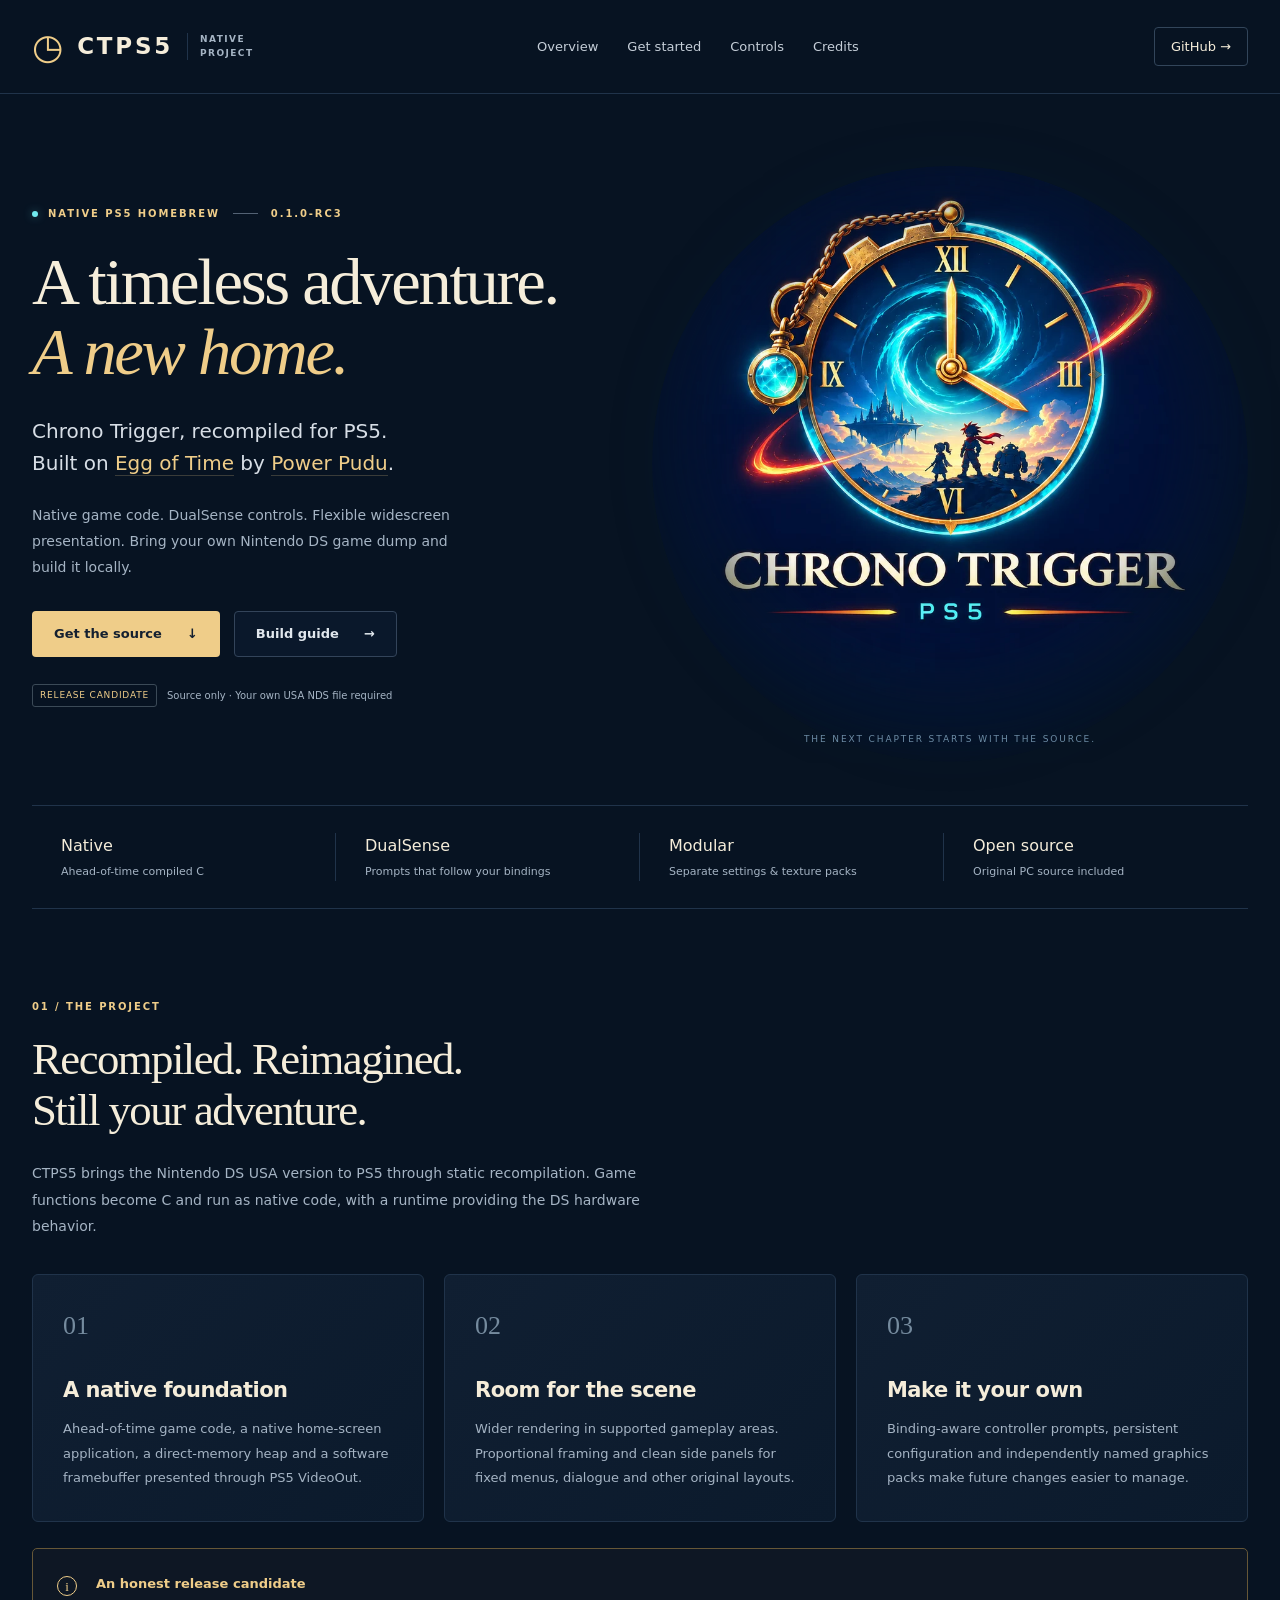
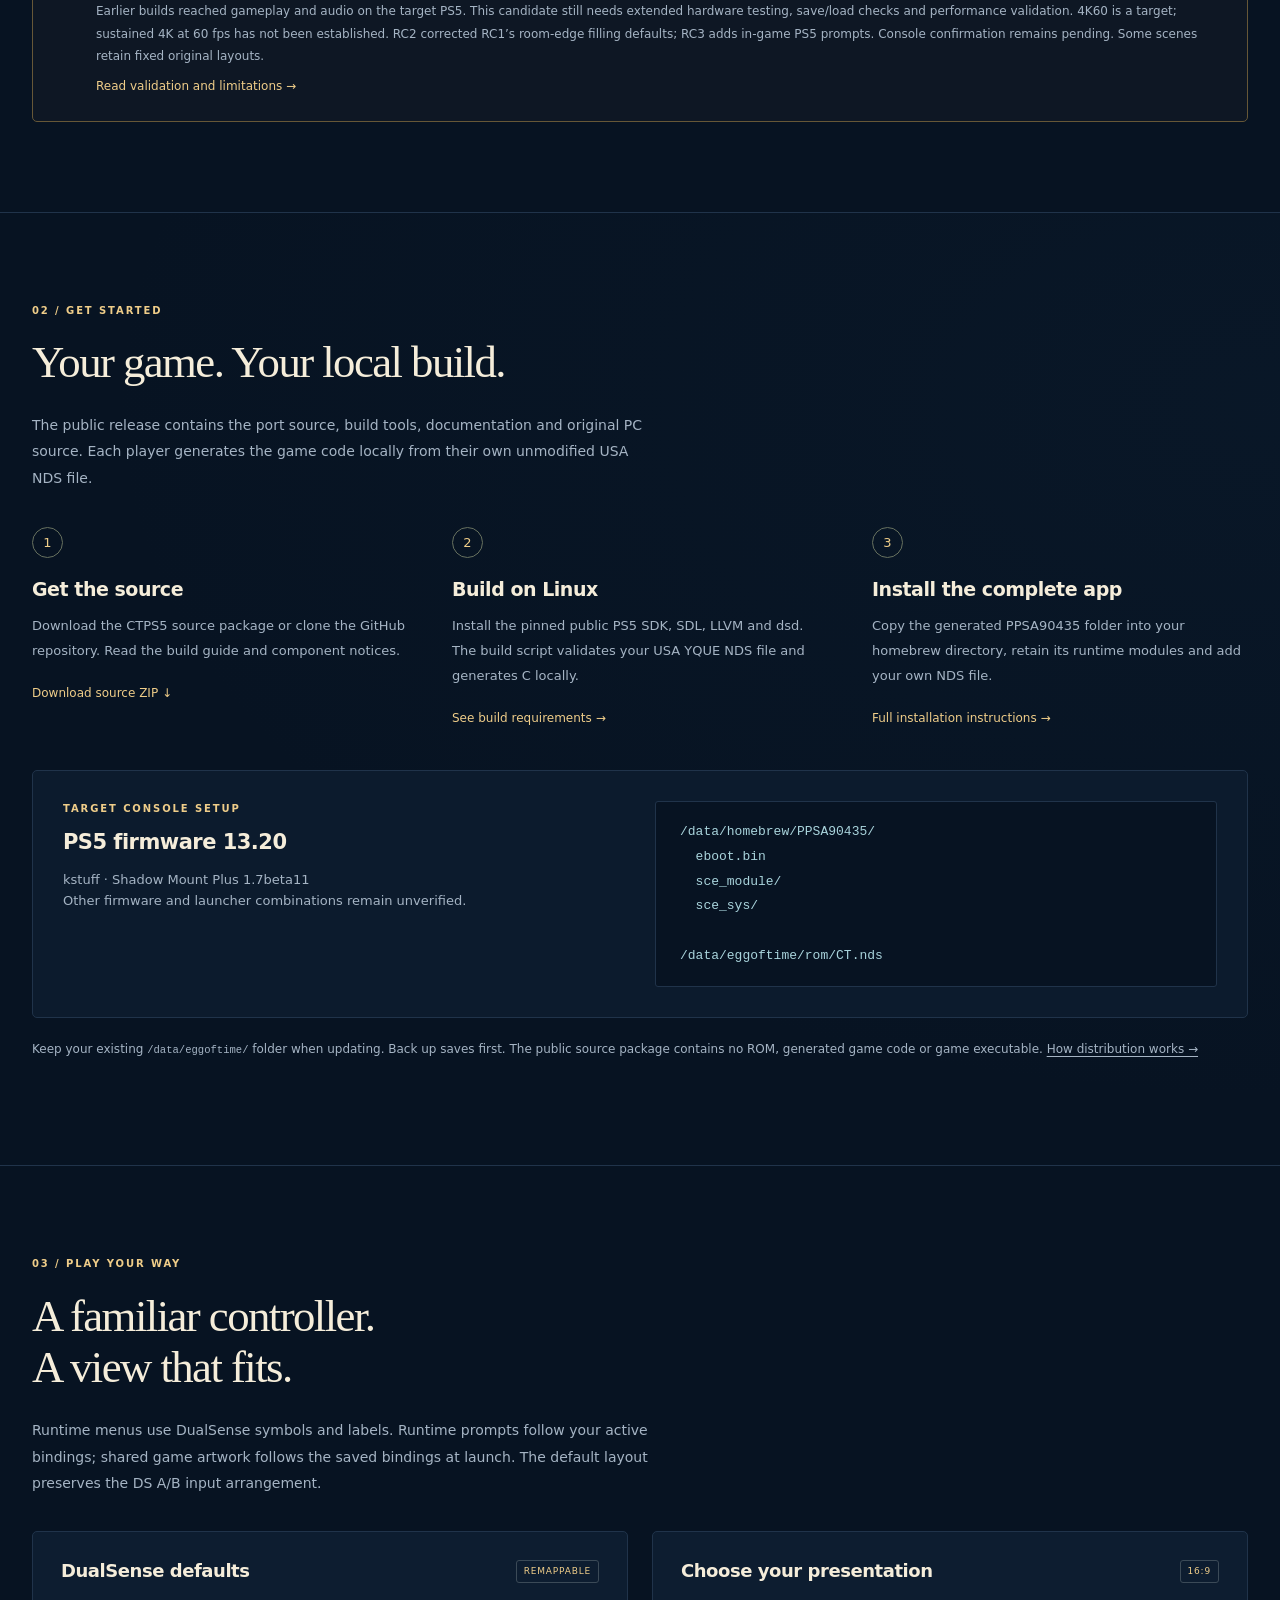
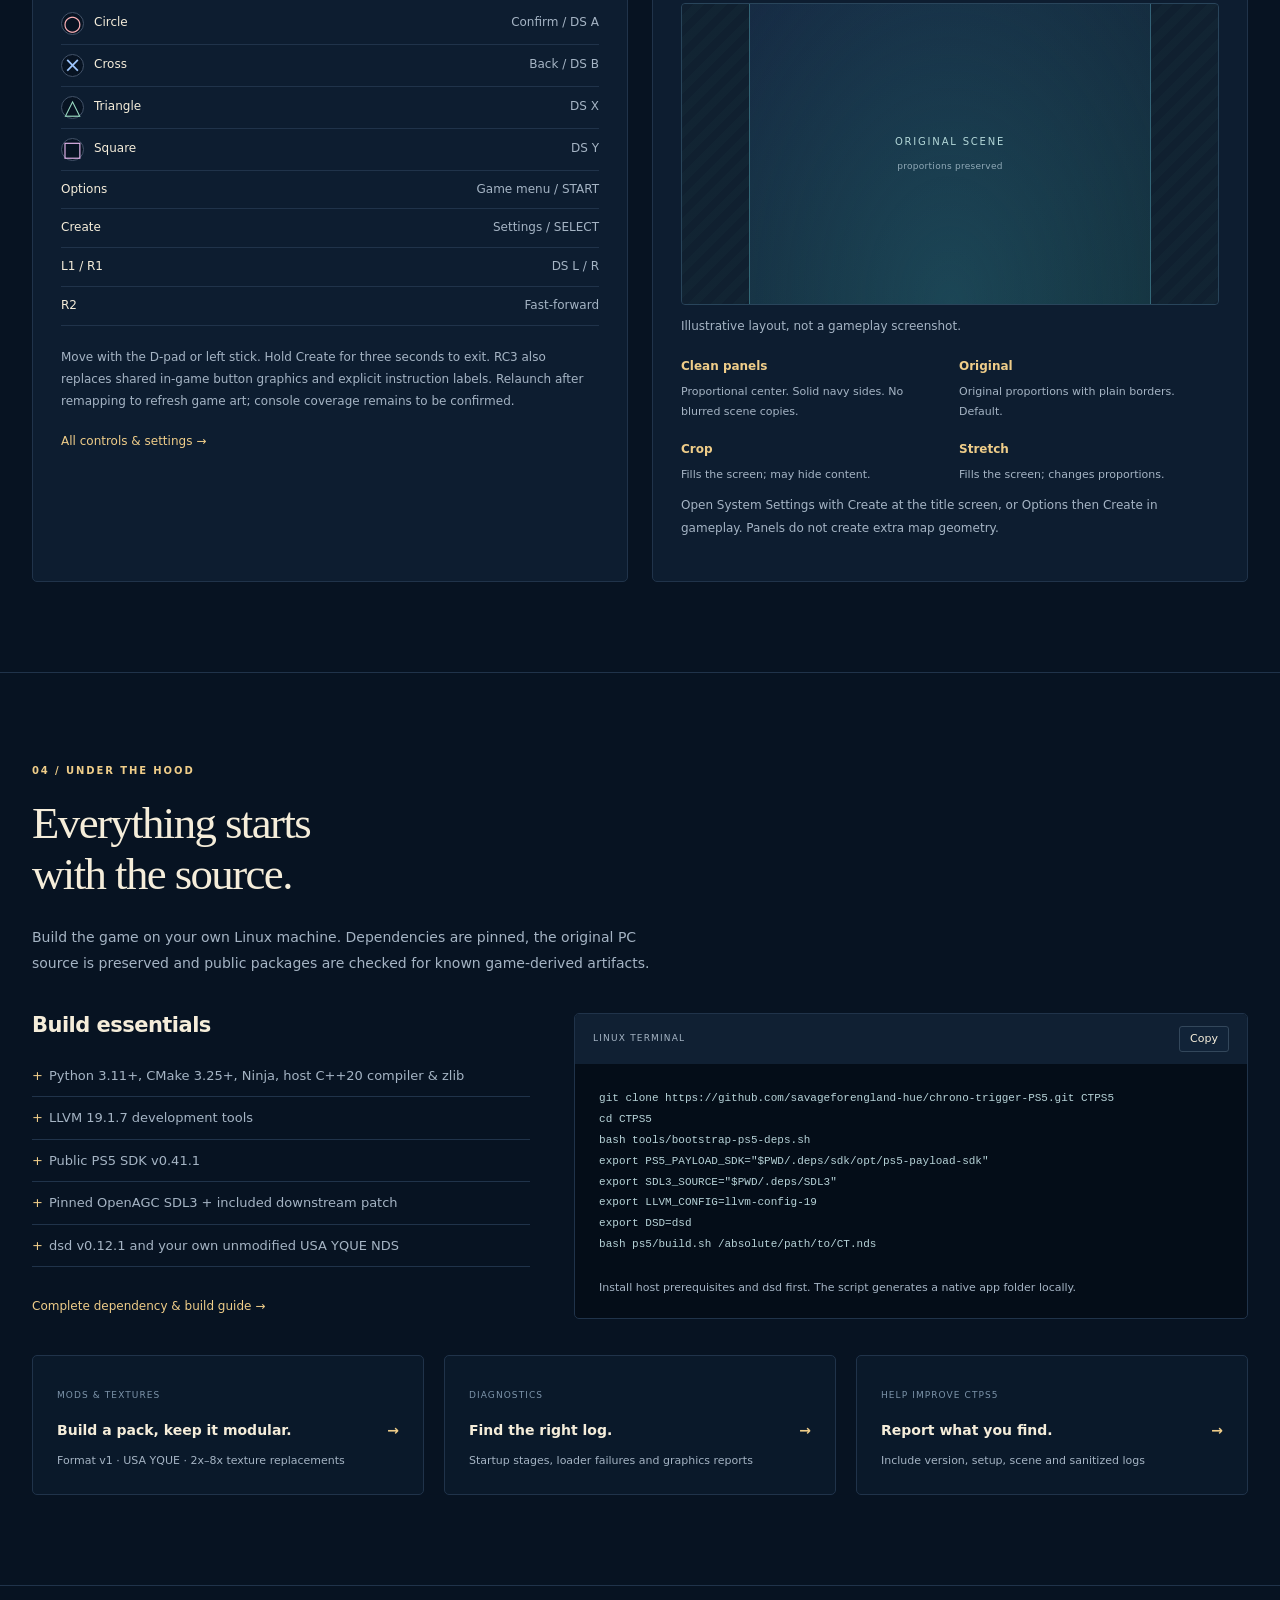
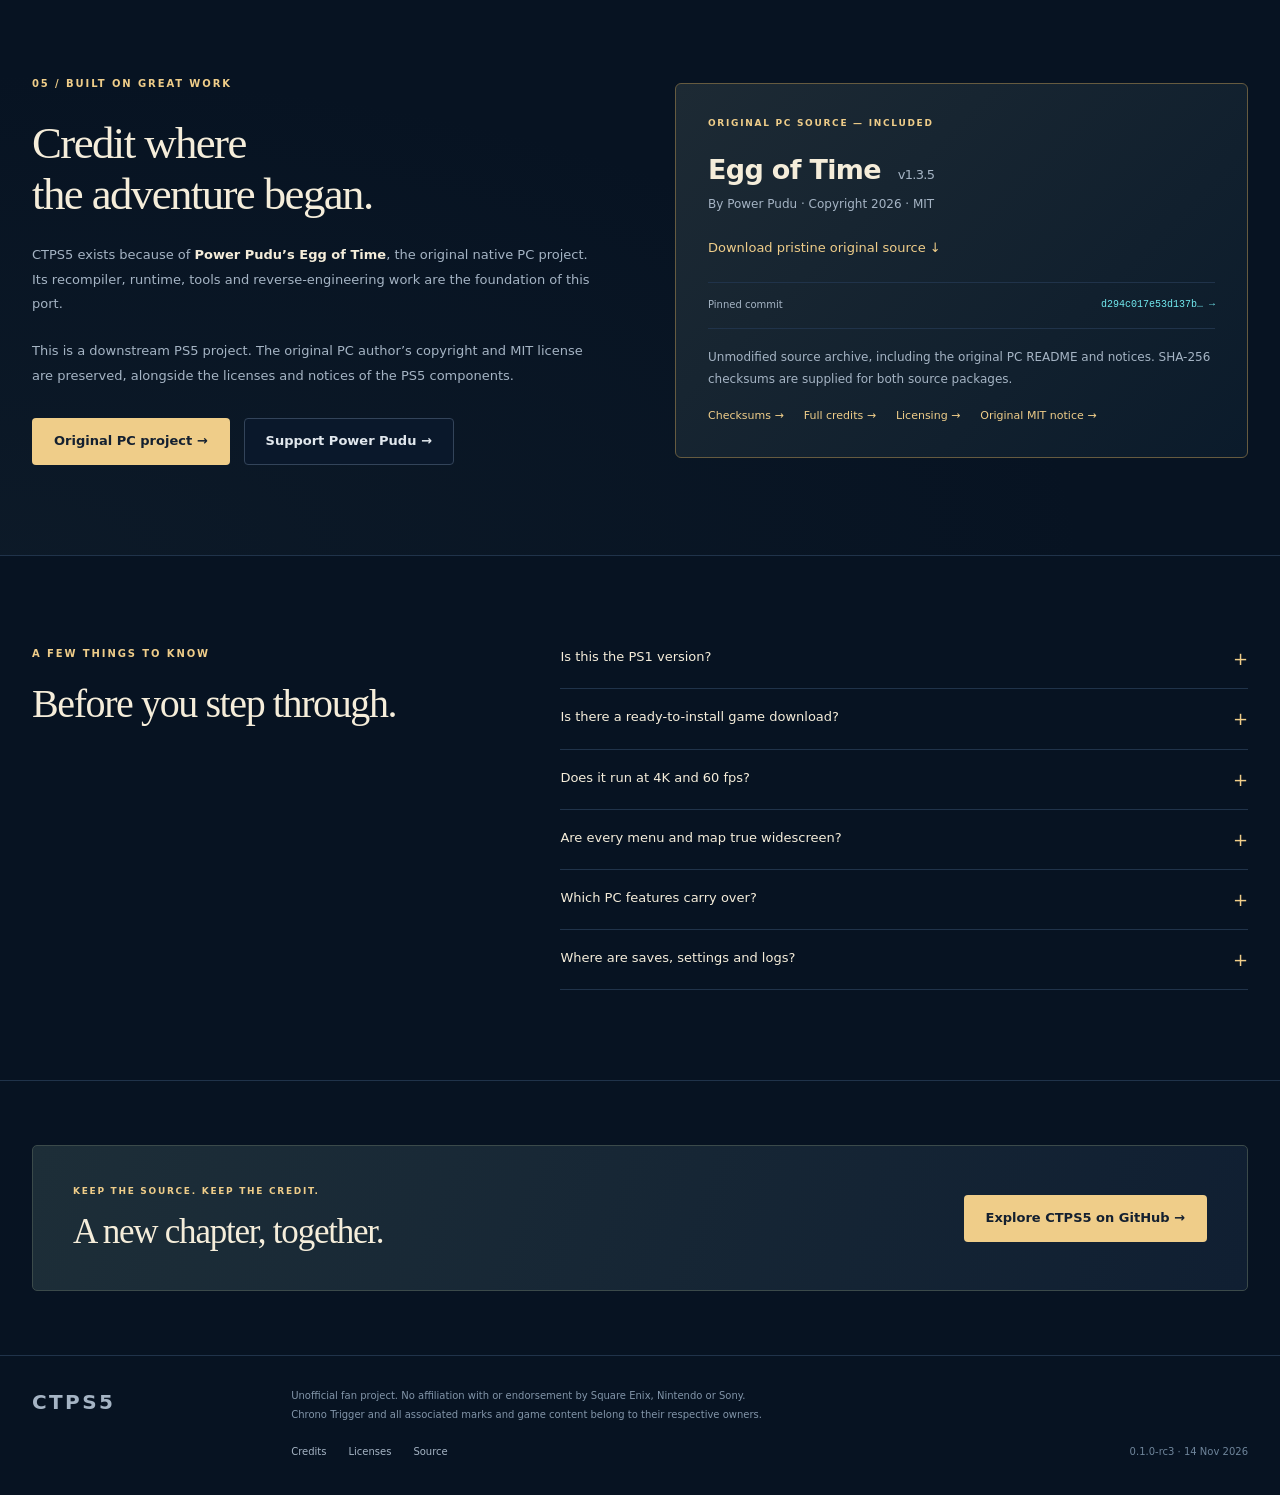
==== commit e4f93c5e: "Replace in-game DS button graphics and instructions with PS5 prompts in RC3" ====
--- a/site/index.html
+++ b/site/index.html
@@ -14,16 +14,16 @@
 <a class="skip" href="#main">Skip to content</a>
 <header class="header"><a class="wordmark" href="#" aria-label="CTPS5 home"><span class="mark" aria-hidden="true">◷</span> CTPS5<span class="mini">NATIVE PROJECT</span></a><nav aria-label="Main navigation"><a href="#overview">Overview</a><a href="#start">Get started</a><a href="#controls">Controls</a><a href="#credits">Credits</a></nav><a class="repo-link" href="https://github.com/savageforengland-hue/chrono-trigger-PS5">GitHub <span aria-hidden="true">→</span></a></header>
 <main id="main">
-<section class="hero" aria-labelledby="hero-title"><div class="hero-copy"><div class="eyebrow"><span class="status-dot"></span> NATIVE PS5 HOMEBREW <span class="line"></span> 0.1.0-RC2</div><h1 id="hero-title">A timeless adventure.<br><em>A new home.</em></h1><p class="hero-description">Chrono Trigger, recompiled for PS5.<br>Built on <a href="https://github.com/power-pudu/egg-of-time">Egg of Time</a> by <a href="https://github.com/power-pudu">Power Pudu</a>.</p><p class="hero-detail">Native game code. DualSense controls. Flexible widescreen presentation. Bring your own Nintendo DS game dump and build it locally.</p><div class="actions"><a class="button primary" href="downloads/CTPS5-0.1.0-rc2-source.zip" download>Get the source <span aria-hidden="true">↓</span></a><a class="button subtle" href="#build">Build guide <span aria-hidden="true">→</span></a></div><div class="release-note"><span class="tag">RELEASE CANDIDATE</span><span>Source only · Your own USA NDS file required</span></div></div><div class="hero-art"><div class="orbit" aria-hidden="true"></div><img src="assets/ctps5-art.webp" width="960" height="960" alt="A golden clock encircles a cyan time portal, with three adventurers beneath it and Chrono Trigger PS5 lettering" fetchpriority="high"><span class="art-caption">THE NEXT CHAPTER STARTS WITH THE SOURCE.</span></div></section>
+<section class="hero" aria-labelledby="hero-title"><div class="hero-copy"><div class="eyebrow"><span class="status-dot"></span> NATIVE PS5 HOMEBREW <span class="line"></span> 0.1.0-RC3</div><h1 id="hero-title">A timeless adventure.<br><em>A new home.</em></h1><p class="hero-description">Chrono Trigger, recompiled for PS5.<br>Built on <a href="https://github.com/power-pudu/egg-of-time">Egg of Time</a> by <a href="https://github.com/power-pudu">Power Pudu</a>.</p><p class="hero-detail">Native game code. DualSense controls. Flexible widescreen presentation. Bring your own Nintendo DS game dump and build it locally.</p><div class="actions"><a class="button primary" href="downloads/CTPS5-0.1.0-rc3-source.zip" download>Get the source <span aria-hidden="true">↓</span></a><a class="button subtle" href="#build">Build guide <span aria-hidden="true">→</span></a></div><div class="release-note"><span class="tag">RELEASE CANDIDATE</span><span>Source only · Your own USA NDS file required</span></div></div><div class="hero-art"><div class="orbit" aria-hidden="true"></div><img src="assets/ctps5-art.webp" width="960" height="960" alt="A golden clock encircles a cyan time portal, with three adventurers beneath it and Chrono Trigger PS5 lettering" fetchpriority="high"><span class="art-caption">THE NEXT CHAPTER STARTS WITH THE SOURCE.</span></div></section>
 <div class="facts" aria-label="Project at a glance"><div><strong>Native</strong><span>Ahead-of-time compiled C</span></div><div><strong>DualSense</strong><span>Prompts that follow your bindings</span></div><div><strong>Modular</strong><span>Separate settings & texture packs</span></div><div><strong>Open source</strong><span>Original PC source included</span></div></div>
-<section class="section" id="overview"><div class="section-heading"><span class="eyebrow">01 / THE PROJECT</span><h2>Recompiled. Reimagined.<br>Still your adventure.</h2><p>CTPS5 brings the Nintendo DS USA version to PS5 through static recompilation. Game functions become C and run as native code, with a runtime providing the DS hardware behavior.</p></div><div class="feature-grid"><article class="card"><span class="card-number">01</span><h3>A native foundation</h3><p>Ahead-of-time game code, a native home-screen application, a direct-memory heap and a software framebuffer presented through PS5 VideoOut.</p></article><article class="card"><span class="card-number">02</span><h3>Room for the scene</h3><p>Wider rendering in supported gameplay areas. Proportional framing and clean side panels for fixed menus, dialogue and other original layouts.</p></article><article class="card"><span class="card-number">03</span><h3>Make it your own</h3><p>Binding-aware controller prompts, persistent configuration and independently named graphics packs make future changes easier to manage.</p></article></div><aside class="notice"><span class="notice-icon" aria-hidden="true">i</span><div><strong>An honest release candidate</strong><p>Earlier builds reached gameplay and audio on the target PS5. This candidate still needs extended hardware testing, save/load checks and performance validation. 4K60 is a target; sustained 4K at 60 fps has not been established. RC2 corrects RC1’s room-edge filling defaults and removes blurred side copies; console confirmation remains pending. Some scenes retain fixed original layouts.</p><a href="docs/RELEASES.html">Read validation and limitations →</a></div></aside></section>
-<section class="section start-section" id="start"><div class="section-heading"><span class="eyebrow">02 / GET STARTED</span><h2>Your game. Your local build.</h2><p>The public release contains the port source, build tools, documentation and original PC source. Each player generates the game code locally from their own unmodified USA NDS file.</p></div><div class="steps"><article><span class="step">1</span><h3>Get the source</h3><p>Download the CTPS5 source package or clone the GitHub repository. Read the build guide and component notices.</p><a href="downloads/CTPS5-0.1.0-rc2-source.zip" download>Download source ZIP ↓</a></article><article><span class="step">2</span><h3>Build on Linux</h3><p>Install the pinned public PS5 SDK, SDL, LLVM and dsd. The build script validates your USA YQUE NDS file and generates C locally.</p><a href="#build">See build requirements →</a></article><article><span class="step">3</span><h3>Install the complete app</h3><p>Copy the generated PPSA90435 folder into your homebrew directory, retain its runtime modules and add your own NDS file.</p><a href="docs/INSTALLING.html">Full installation instructions →</a></article></div><div class="setup-panel"><div><span class="eyebrow">TARGET CONSOLE SETUP</span><h3>PS5 firmware 13.20</h3><p>kstuff · Shadow Mount Plus 1.7beta11<br>Other firmware and launcher combinations remain unverified.</p></div><div class="code-wrap"><pre><code>/data/homebrew/PPSA90435/
+<section class="section" id="overview"><div class="section-heading"><span class="eyebrow">01 / THE PROJECT</span><h2>Recompiled. Reimagined.<br>Still your adventure.</h2><p>CTPS5 brings the Nintendo DS USA version to PS5 through static recompilation. Game functions become C and run as native code, with a runtime providing the DS hardware behavior.</p></div><div class="feature-grid"><article class="card"><span class="card-number">01</span><h3>A native foundation</h3><p>Ahead-of-time game code, a native home-screen application, a direct-memory heap and a software framebuffer presented through PS5 VideoOut.</p></article><article class="card"><span class="card-number">02</span><h3>Room for the scene</h3><p>Wider rendering in supported gameplay areas. Proportional framing and clean side panels for fixed menus, dialogue and other original layouts.</p></article><article class="card"><span class="card-number">03</span><h3>Make it your own</h3><p>Binding-aware controller prompts, persistent configuration and independently named graphics packs make future changes easier to manage.</p></article></div><aside class="notice"><span class="notice-icon" aria-hidden="true">i</span><div><strong>An honest release candidate</strong><p>Earlier builds reached gameplay and audio on the target PS5. This candidate still needs extended hardware testing, save/load checks and performance validation. 4K60 is a target; sustained 4K at 60 fps has not been established. RC2 corrected RC1’s room-edge filling defaults; RC3 adds in-game PS5 prompts. Console confirmation remains pending. Some scenes retain fixed original layouts.</p><a href="docs/RELEASES.html">Read validation and limitations →</a></div></aside></section>
+<section class="section start-section" id="start"><div class="section-heading"><span class="eyebrow">02 / GET STARTED</span><h2>Your game. Your local build.</h2><p>The public release contains the port source, build tools, documentation and original PC source. Each player generates the game code locally from their own unmodified USA NDS file.</p></div><div class="steps"><article><span class="step">1</span><h3>Get the source</h3><p>Download the CTPS5 source package or clone the GitHub repository. Read the build guide and component notices.</p><a href="downloads/CTPS5-0.1.0-rc3-source.zip" download>Download source ZIP ↓</a></article><article><span class="step">2</span><h3>Build on Linux</h3><p>Install the pinned public PS5 SDK, SDL, LLVM and dsd. The build script validates your USA YQUE NDS file and generates C locally.</p><a href="#build">See build requirements →</a></article><article><span class="step">3</span><h3>Install the complete app</h3><p>Copy the generated PPSA90435 folder into your homebrew directory, retain its runtime modules and add your own NDS file.</p><a href="docs/INSTALLING.html">Full installation instructions →</a></article></div><div class="setup-panel"><div><span class="eyebrow">TARGET CONSOLE SETUP</span><h3>PS5 firmware 13.20</h3><p>kstuff · Shadow Mount Plus 1.7beta11<br>Other firmware and launcher combinations remain unverified.</p></div><div class="code-wrap"><pre><code>/data/homebrew/PPSA90435/
   eboot.bin
   sce_module/
   sce_sys/
 
 /data/eggoftime/rom/CT.nds</code></pre></div></div><p class="small muted">Keep your existing <code>/data/eggoftime/</code> folder when updating. Back up saves first. The public source package contains no ROM, generated game code or game executable. <a href="docs/DISTRIBUTION.html">How distribution works →</a></p></section>
-<section class="section" id="controls"><div class="section-heading"><span class="eyebrow">03 / PLAY YOUR WAY</span><h2>A familiar controller.<br>A view that fits.</h2><p>Runtime menus use DualSense symbols and labels. Prompts follow your active bindings, while the default layout preserves the DS A/B arrangement.</p></div><div class="play-grid"><div class="controls-panel"><div class="panel-title"><h3>DualSense defaults</h3><span class="tag">REMAPPABLE</span></div><dl class="control-list"><div><dt><span class="glyph circle" aria-hidden="true">○</span> Circle</dt><dd>Confirm / DS A</dd></div><div><dt><span class="glyph cross" aria-hidden="true">×</span> Cross</dt><dd>Back / DS B</dd></div><div><dt><span class="glyph triangle" aria-hidden="true">△</span> Triangle</dt><dd>DS X</dd></div><div><dt><span class="glyph square" aria-hidden="true">□</span> Square</dt><dd>DS Y</dd></div><div><dt>Options</dt><dd>Game menu / START</dd></div><div><dt>Create</dt><dd>Settings / SELECT</dd></div><div><dt>L1 / R1</dt><dd>DS L / R</dd></div><div><dt>R2</dt><dd>Fast-forward</dd></div></dl><p class="small muted">Move with the D-pad or left stick. Hold Create for three seconds to exit. Some button letters baked into original game art remain unchanged.</p><a href="docs/CONTROLS.html">All controls & settings →</a></div><div class="wide-panel"><div class="panel-title"><h3>Choose your presentation</h3><span class="tag">16:9</span></div><div class="aspect-demo" aria-label="Illustration of proportional gameplay with clean side panels"><div class="demo-side"></div><div class="demo-center"><span>ORIGINAL SCENE</span><span class="demo-label">proportions preserved</span></div><div class="demo-side"></div></div><p class="small muted">Illustrative layout, not a gameplay screenshot.</p><div class="mode-grid"><div><strong>Clean panels</strong><span>Proportional center. Solid navy sides. No blurred scene copies.</span></div><div><strong>Original</strong><span>Original proportions with plain borders. Default.</span></div><div><strong>Crop</strong><span>Fills the screen; may hide content.</span></div><div><strong>Stretch</strong><span>Fills the screen; changes proportions.</span></div></div><p class="small muted">Open System Settings with Create at the title screen, or Options then Create in gameplay. Panels do not create extra map geometry.</p></div></div></section>
+<section class="section" id="controls"><div class="section-heading"><span class="eyebrow">03 / PLAY YOUR WAY</span><h2>A familiar controller.<br>A view that fits.</h2><p>Runtime menus use DualSense symbols and labels. Runtime prompts follow your active bindings; shared game artwork follows the saved bindings at launch. The default layout preserves the DS A/B input arrangement.</p></div><div class="play-grid"><div class="controls-panel"><div class="panel-title"><h3>DualSense defaults</h3><span class="tag">REMAPPABLE</span></div><dl class="control-list"><div><dt><span class="glyph circle" aria-hidden="true">○</span> Circle</dt><dd>Confirm / DS A</dd></div><div><dt><span class="glyph cross" aria-hidden="true">×</span> Cross</dt><dd>Back / DS B</dd></div><div><dt><span class="glyph triangle" aria-hidden="true">△</span> Triangle</dt><dd>DS X</dd></div><div><dt><span class="glyph square" aria-hidden="true">□</span> Square</dt><dd>DS Y</dd></div><div><dt>Options</dt><dd>Game menu / START</dd></div><div><dt>Create</dt><dd>Settings / SELECT</dd></div><div><dt>L1 / R1</dt><dd>DS L / R</dd></div><div><dt>R2</dt><dd>Fast-forward</dd></div></dl><p class="small muted">Move with the D-pad or left stick. Hold Create for three seconds to exit. RC3 also replaces shared in-game button graphics and explicit instruction labels. Relaunch after remapping to refresh game art; console coverage remains to be confirmed.</p><a href="docs/CONTROLS.html">All controls & settings →</a></div><div class="wide-panel"><div class="panel-title"><h3>Choose your presentation</h3><span class="tag">16:9</span></div><div class="aspect-demo" aria-label="Illustration of proportional gameplay with clean side panels"><div class="demo-side"></div><div class="demo-center"><span>ORIGINAL SCENE</span><span class="demo-label">proportions preserved</span></div><div class="demo-side"></div></div><p class="small muted">Illustrative layout, not a gameplay screenshot.</p><div class="mode-grid"><div><strong>Clean panels</strong><span>Proportional center. Solid navy sides. No blurred scene copies.</span></div><div><strong>Original</strong><span>Original proportions with plain borders. Default.</span></div><div><strong>Crop</strong><span>Fills the screen; may hide content.</span></div><div><strong>Stretch</strong><span>Fills the screen; changes proportions.</span></div></div><p class="small muted">Open System Settings with Create at the title screen, or Options then Create in gameplay. Panels do not create extra map geometry.</p></div></div></section>
 <section class="section" id="build"><div class="section-heading"><span class="eyebrow">04 / UNDER THE HOOD</span><h2>Everything starts<br>with the source.</h2><p>Build the game on your own Linux machine. Dependencies are pinned, the original PC source is preserved and public packages are checked for known game-derived artifacts.</p></div><div class="build-grid"><div><h3>Build essentials</h3><ul class="clean-list"><li>Python 3.11+, CMake 3.25+, Ninja, host C++20 compiler & zlib</li><li>LLVM 19.1.7 development tools</li><li>Public PS5 SDK v0.41.1</li><li>Pinned OpenAGC SDL3 + included downstream patch</li><li>dsd v0.12.1 and your own unmodified USA YQUE NDS</li></ul><a class="text-link" href="docs/BUILDING.html">Complete dependency & build guide →</a></div><div class="code-panel"><div class="code-heading"><span>LINUX TERMINAL</span><button class="copy" data-copy="build-command" type="button">Copy</button></div><pre><code id="build-command">git clone https://github.com/savageforengland-hue/chrono-trigger-PS5.git CTPS5
 cd CTPS5
 bash tools/bootstrap-ps5-deps.sh
@@ -36,6 +36,6 @@
 <section class="section faq-section" id="faq"><div class="section-heading"><span class="eyebrow">A FEW THINGS TO KNOW</span><h2>Before you step through.</h2></div><div class="faq-list"><details><summary>Is this the PS1 version?</summary><p>No. CTPS5 is based on Egg of Time’s Nintendo DS recompilation, targeting the unmodified USA YQUE NDS dump.</p></details><details><summary>Is there a ready-to-install game download?</summary><p>The public project distributes source and tools. You build the game locally from your own NDS. The PS5 executable links generated game code, so it is excluded from public source downloads. ROMs, extracted assets, generated game C and saves are also excluded.</p></details><details><summary>Does it run at 4K and 60 fps?</summary><p>High-resolution output is supported and 4K60 is a target. Sustained 4K at 60 fps has not been measured or guaranteed. The current renderer uses a software framebuffer, and the candidate needs further console testing.</p></details><details><summary>Are every menu and map true widescreen?</summary><p>Some gameplay scenes can render wider; other scenes have fixed layouts. Clean panels preserves the central picture with solid side panels. Crop and Stretch are optional, with their respective content and proportion tradeoffs.</p></details><details><summary>Which PC features carry over?</summary><p>Static recompilation, core gameplay, configurable controls and graphics packs form the PS5 profile. PC shader, FFmpeg media replacement, online RetroAchievements and translation patch integrations are disabled in this core-only build.</p></details><details><summary>Where are saves, settings and logs?</summary><p>The retained data directory is <code>/data/eggoftime/</code>. The primary log is <code>/data/eggoftime/eggoftime.log</code>, with fallback paths documented in the troubleshooting guide. Back up personal data before updating.</p></details></div></section>
 <div class="end-cta"><div><span class="eyebrow">KEEP THE SOURCE. KEEP THE CREDIT.</span><h2>A new chapter, together.</h2></div><a class="button primary" href="https://github.com/savageforengland-hue/chrono-trigger-PS5">Explore CTPS5 on GitHub →</a></div>
 </main>
-<footer><a class="wordmark" href="#">CTPS5</a><p>Unofficial fan project. No affiliation with or endorsement by Square Enix, Nintendo or Sony.<br>Chrono Trigger and all associated marks and game content belong to their respective owners.</p><div><a href="docs/CREDITS.html">Credits</a><a href="docs/LICENSING.html">Licenses</a><a href="https://github.com/savageforengland-hue/chrono-trigger-PS5">Source</a><span>0.1.0-rc2 · 14 Nov 2026</span></div></footer>
+<footer><a class="wordmark" href="#">CTPS5</a><p>Unofficial fan project. No affiliation with or endorsement by Square Enix, Nintendo or Sony.<br>Chrono Trigger and all associated marks and game content belong to their respective owners.</p><div><a href="docs/CREDITS.html">Credits</a><a href="docs/LICENSING.html">Licenses</a><a href="https://github.com/savageforengland-hue/chrono-trigger-PS5">Source</a><span>0.1.0-rc3 · 14 Nov 2026</span></div></footer>
 <div class="sr-only" id="copy-status" role="status" aria-live="polite"></div>
 </body></html>
